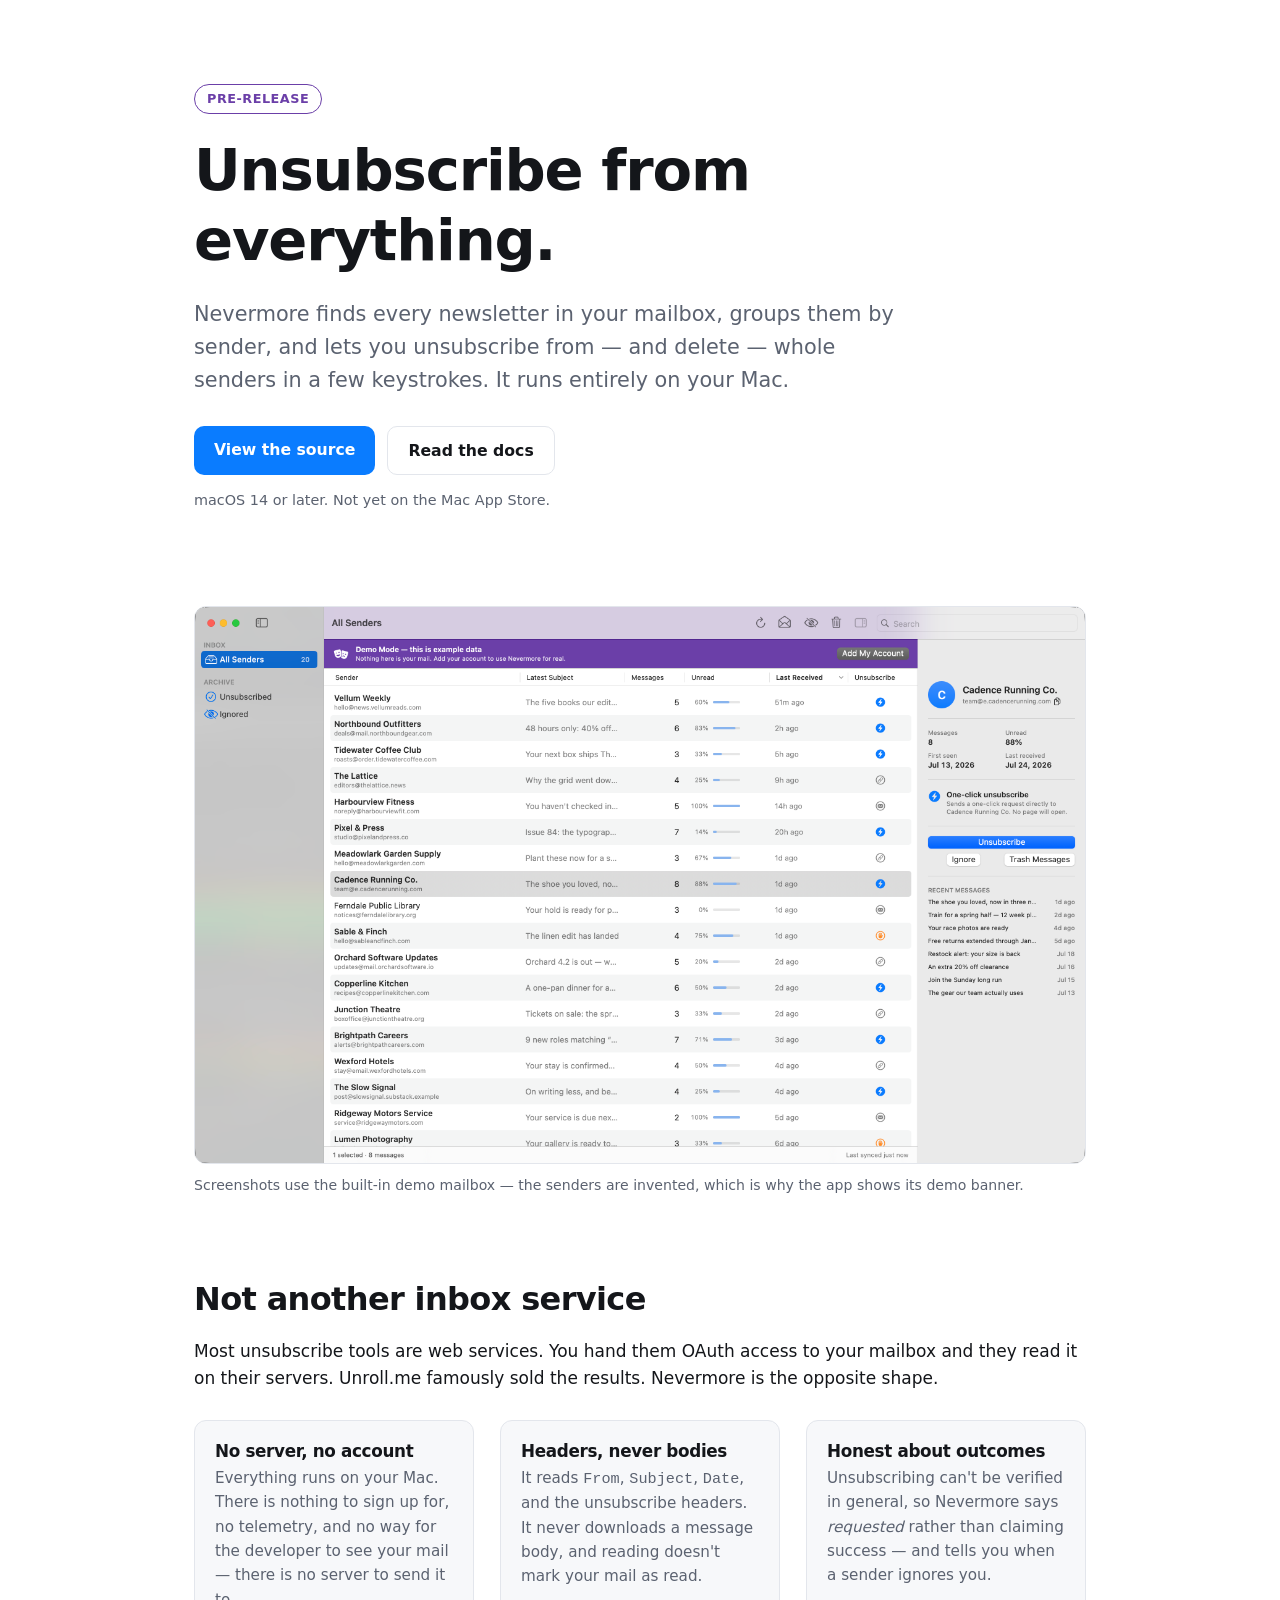
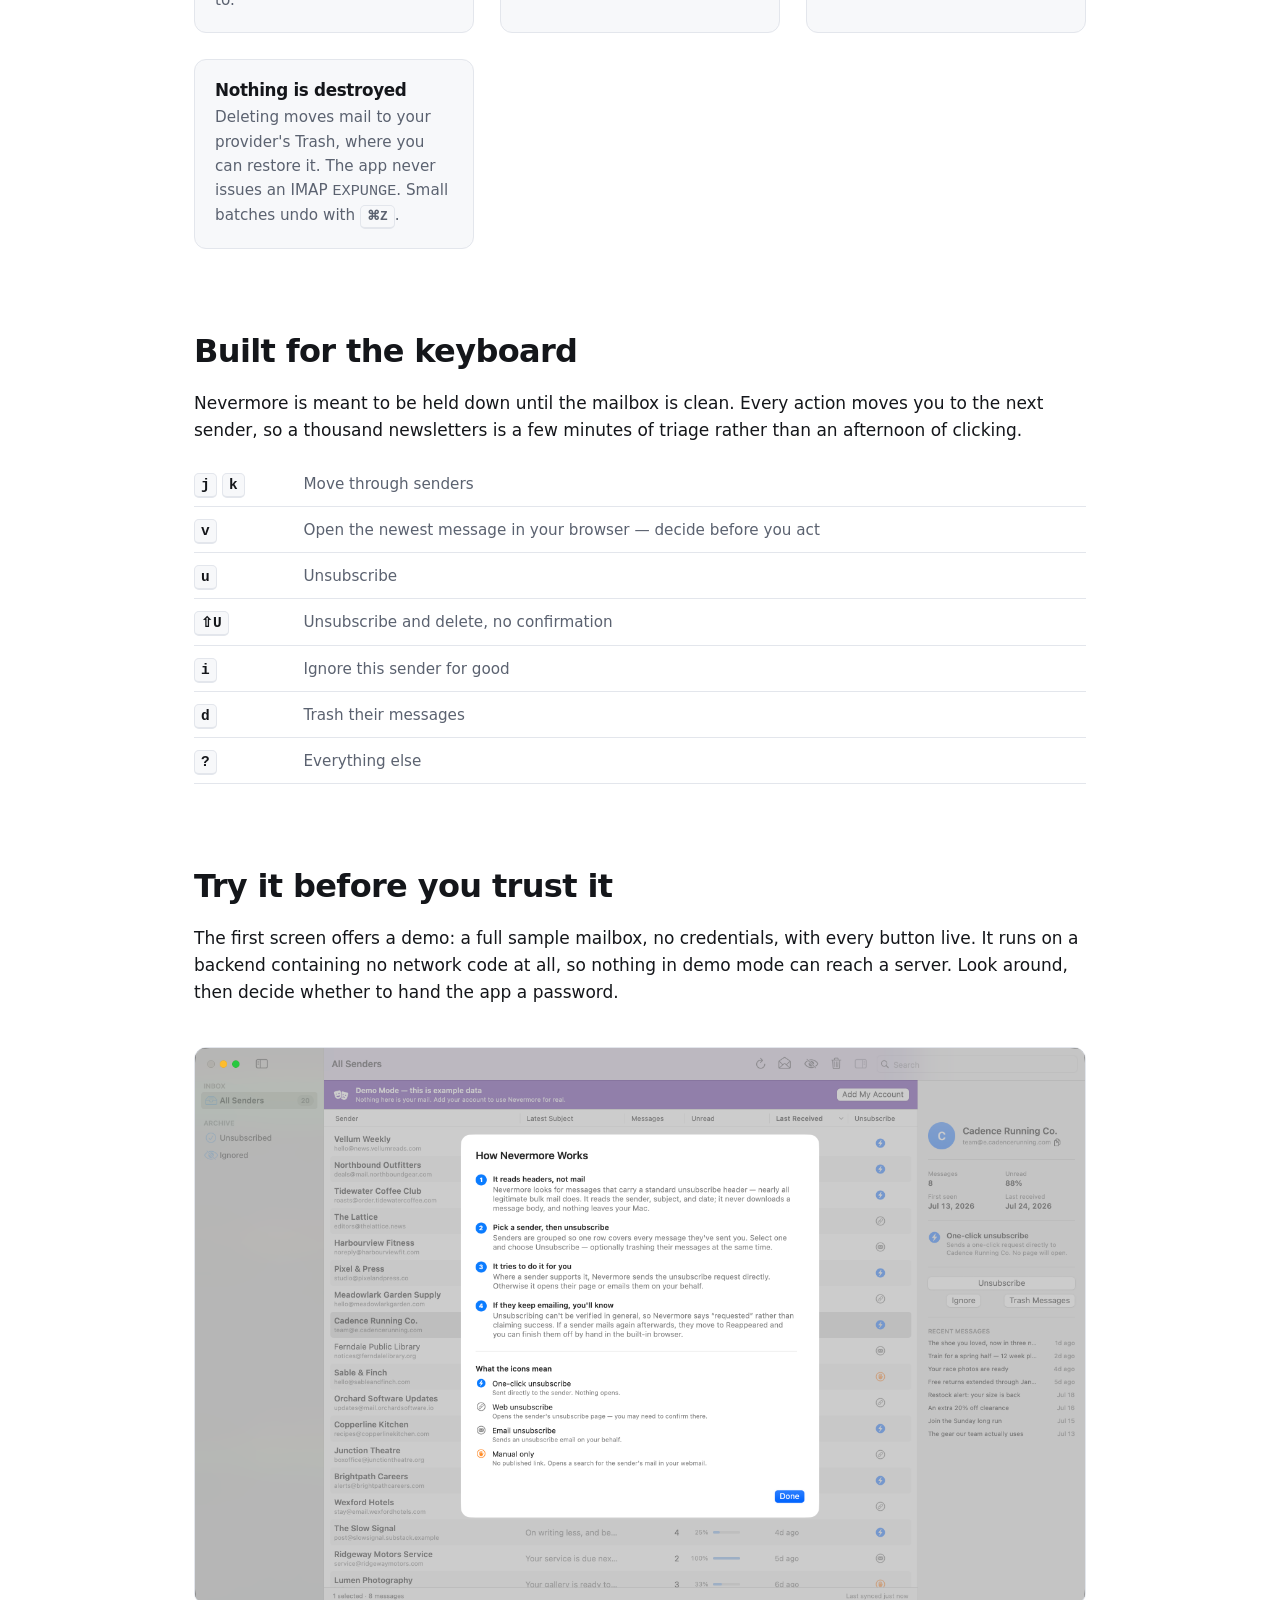
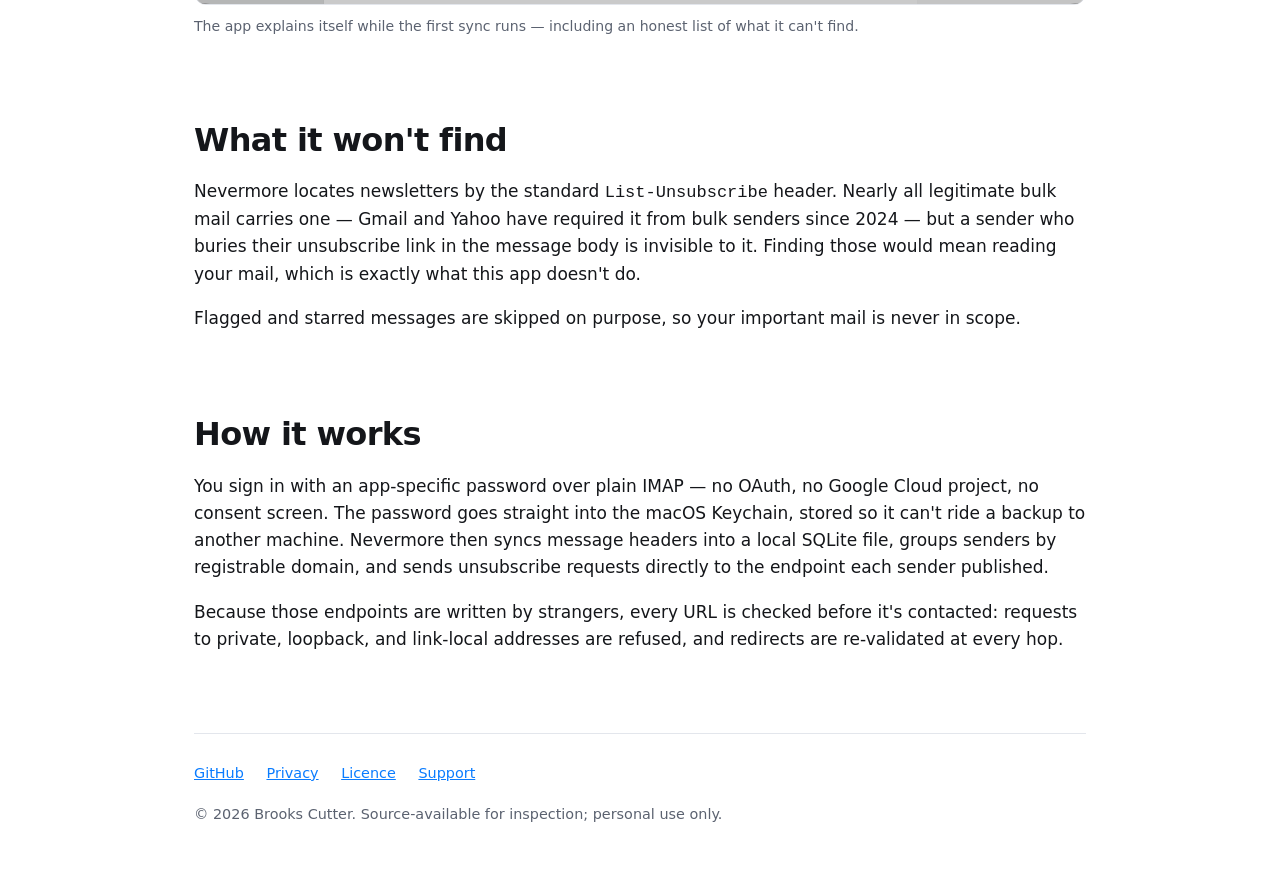
==== docs/index.html @ 1bc24c9f "Add licence, privacy policy, marketing site, and MAS release machinery Retarget the release process " ====
<!DOCTYPE html>
<html lang="en">
<head>
<meta charset="utf-8">
<meta name="viewport" content="width=device-width, initial-scale=1">
<title>Nevermore — bulk-unsubscribe from newsletters, on your Mac</title>
<meta name="description" content="A native macOS app that finds every newsletter in your mailbox and unsubscribes in a few keystrokes. Local-first: no server, no account, no telemetry. It reads message headers only, never bodies.">
<meta property="og:title" content="Nevermore">
<meta property="og:description" content="Bulk-unsubscribe from newsletters on your Mac. No server, no account, headers only.">
<meta property="og:type" content="website">
<meta property="og:image" content="screenshots/main-window.png">
<style>
  :root {
    --ink: #14161a;
    --muted: #5b6270;
    --line: #e3e6ec;
    --brand: #0a7cff;
    --plum: #6b3fa8;
    --bg: #fff;
    --panel: #f7f8fa;
  }
  @media (prefers-color-scheme: dark) {
    :root {
      --ink: #e9ecf1; --muted: #9aa3b2; --line: #2a2f3a;
      --bg: #101216; --panel: #171a20;
    }
  }
  * { box-sizing: border-box; }
  body {
    margin: 0; background: var(--bg); color: var(--ink);
    font: 17px/1.6 -apple-system, BlinkMacSystemFont, "SF Pro Text", "Segoe UI", system-ui, sans-serif;
    -webkit-font-smoothing: antialiased;
  }
  .wrap { max-width: 940px; margin: 0 auto; padding: 0 24px; }
  h1, h2, h3 { line-height: 1.2; letter-spacing: -0.02em; }
  h1 { font-size: clamp(2.4rem, 6vw, 3.6rem); margin: 0 0 .4em; }
  h2 { font-size: clamp(1.5rem, 3.4vw, 2rem); margin: 2.6em 0 .6em; }
  h3 { font-size: 1.05rem; margin: 0 0 .3em; }
  p { margin: 0 0 1em; }
  a { color: var(--brand); }
  .lede { font-size: clamp(1.1rem, 2.2vw, 1.3rem); color: var(--muted); max-width: 34em; }
  header { padding: 84px 0 40px; }
  .badge {
    display: inline-block; font-size: .8rem; font-weight: 600; letter-spacing: .04em;
    text-transform: uppercase; color: var(--plum); border: 1px solid var(--plum);
    border-radius: 999px; padding: 4px 12px; margin-bottom: 22px;
  }
  .cta { display: flex; flex-wrap: wrap; gap: 12px; margin: 28px 0 0; }
  .btn {
    display: inline-block; padding: 11px 20px; border-radius: 10px;
    font-weight: 600; text-decoration: none; font-size: .98rem;
  }
  .btn-primary { background: var(--brand); color: #fff; }
  .btn-ghost { border: 1px solid var(--line); color: var(--ink); }
  .note { font-size: .9rem; color: var(--muted); margin-top: 14px; }
  figure { margin: 40px 0; }
  img { max-width: 100%; height: auto; border-radius: 12px; border: 1px solid var(--line); display: block; }
  figcaption { font-size: .88rem; color: var(--muted); margin-top: 10px; }
  .grid { display: grid; gap: 26px; grid-template-columns: repeat(auto-fit, minmax(250px, 1fr)); margin: 28px 0; }
  .card { background: var(--panel); border: 1px solid var(--line); border-radius: 12px; padding: 20px; }
  .card p { font-size: .95rem; color: var(--muted); margin: 0; }
  kbd {
    font: 600 .85em/1 ui-monospace, SFMono-Regular, Menlo, monospace;
    background: var(--panel); border: 1px solid var(--line);
    border-bottom-width: 2px; border-radius: 5px; padding: 3px 6px;
  }
  .keys { list-style: none; padding: 0; }
  .keys li { padding: 9px 0; border-bottom: 1px solid var(--line); display: flex; gap: 16px; align-items: baseline; }
  .keys li span:first-child { flex: 0 0 5.5em; }
  .keys li span:last-child { color: var(--muted); font-size: .95rem; }
  footer { margin: 80px 0 60px; padding-top: 28px; border-top: 1px solid var(--line); font-size: .9rem; color: var(--muted); }
  footer a { margin-right: 18px; }
</style>
</head>
<body>
<div class="wrap">

<header>
  <span class="badge">Pre-release</span>
  <h1>Unsubscribe from everything.</h1>
  <p class="lede">
    Nevermore finds every newsletter in your mailbox, groups them by sender, and
    lets you unsubscribe from — and delete — whole senders in a few keystrokes.
    It runs entirely on your Mac.
  </p>
  <div class="cta">
    <a class="btn btn-primary" href="https://github.com/brooksc/nevermore">View the source</a>
    <a class="btn btn-ghost" href="https://github.com/brooksc/nevermore/blob/main/README.md">Read the docs</a>
  </div>
  <p class="note">macOS 14 or later. Not yet on the Mac App Store.</p>
</header>

<figure>
  <img src="screenshots/main-window.png" alt="Nevermore's main window: senders grouped by domain, with an inspector showing one sender's unsubscribe method.">
  <figcaption>Screenshots use the built-in demo mailbox — the senders are invented, which is why the app shows its demo banner.</figcaption>
</figure>

<h2>Not another inbox service</h2>
<p>
  Most unsubscribe tools are web services. You hand them OAuth access to your
  mailbox and they read it on their servers. Unroll.me famously sold the
  results. Nevermore is the opposite shape.
</p>

<div class="grid">
  <div class="card">
    <h3>No server, no account</h3>
    <p>Everything runs on your Mac. There is nothing to sign up for, no telemetry, and no way for the developer to see your mail — there is no server to send it to.</p>
  </div>
  <div class="card">
    <h3>Headers, never bodies</h3>
    <p>It reads <code>From</code>, <code>Subject</code>, <code>Date</code>, and the unsubscribe headers. It never downloads a message body, and reading doesn't mark your mail as read.</p>
  </div>
  <div class="card">
    <h3>Honest about outcomes</h3>
    <p>Unsubscribing can't be verified in general, so Nevermore says <em>requested</em> rather than claiming success — and tells you when a sender ignores you.</p>
  </div>
  <div class="card">
    <h3>Nothing is destroyed</h3>
    <p>Deleting moves mail to your provider's Trash, where you can restore it. The app never issues an IMAP <code>EXPUNGE</code>. Small batches undo with <kbd>⌘Z</kbd>.</p>
  </div>
</div>

<h2>Built for the keyboard</h2>
<p>
  Nevermore is meant to be held down until the mailbox is clean. Every action
  moves you to the next sender, so a thousand newsletters is a few minutes of
  triage rather than an afternoon of clicking.
</p>
<ul class="keys">
  <li><span><kbd>j</kbd> <kbd>k</kbd></span><span>Move through senders</span></li>
  <li><span><kbd>v</kbd></span><span>Open the newest message in your browser — decide before you act</span></li>
  <li><span><kbd>u</kbd></span><span>Unsubscribe</span></li>
  <li><span><kbd>⇧U</kbd></span><span>Unsubscribe and delete, no confirmation</span></li>
  <li><span><kbd>i</kbd></span><span>Ignore this sender for good</span></li>
  <li><span><kbd>d</kbd></span><span>Trash their messages</span></li>
  <li><span><kbd>?</kbd></span><span>Everything else</span></li>
</ul>

<h2>Try it before you trust it</h2>
<p>
  The first screen offers a demo: a full sample mailbox, no credentials, with
  every button live. It runs on a backend containing no network code at all, so
  nothing in demo mode can reach a server. Look around, then decide whether to
  hand the app a password.
</p>

<figure>
  <img src="screenshots/how-it-works.png" alt="The How Nevermore Works sheet, explaining the four steps and what each unsubscribe-method icon means.">
  <figcaption>The app explains itself while the first sync runs — including an honest list of what it can't find.</figcaption>
</figure>

<h2>What it won't find</h2>
<p>
  Nevermore locates newsletters by the standard <code>List-Unsubscribe</code>
  header. Nearly all legitimate bulk mail carries one — Gmail and Yahoo have
  required it from bulk senders since 2024 — but a sender who buries their
  unsubscribe link in the message body is invisible to it. Finding those would
  mean reading your mail, which is exactly what this app doesn't do.
</p>
<p>
  Flagged and starred messages are skipped on purpose, so your important mail is
  never in scope.
</p>

<h2>How it works</h2>
<p>
  You sign in with an app-specific password over plain IMAP — no OAuth, no
  Google Cloud project, no consent screen. The password goes straight into the
  macOS Keychain, stored so it can't ride a backup to another machine. Nevermore
  then syncs message headers into a local SQLite file, groups senders by
  registrable domain, and sends unsubscribe requests directly to the endpoint
  each sender published.
</p>
<p>
  Because those endpoints are written by strangers, every URL is checked before
  it's contacted: requests to private, loopback, and link-local addresses are
  refused, and redirects are re-validated at every hop.
</p>

<footer>
  <a href="https://github.com/brooksc/nevermore">GitHub</a>
  <a href="https://github.com/brooksc/nevermore/blob/main/PRIVACY.md">Privacy</a>
  <a href="https://github.com/brooksc/nevermore/blob/main/LICENSE">Licence</a>
  <a href="https://github.com/brooksc/nevermore/issues">Support</a>
  <p style="margin-top:18px">© 2026 Brooks Cutter. Source-available for inspection; personal use only.</p>
</footer>

</div>
</body>
</html>
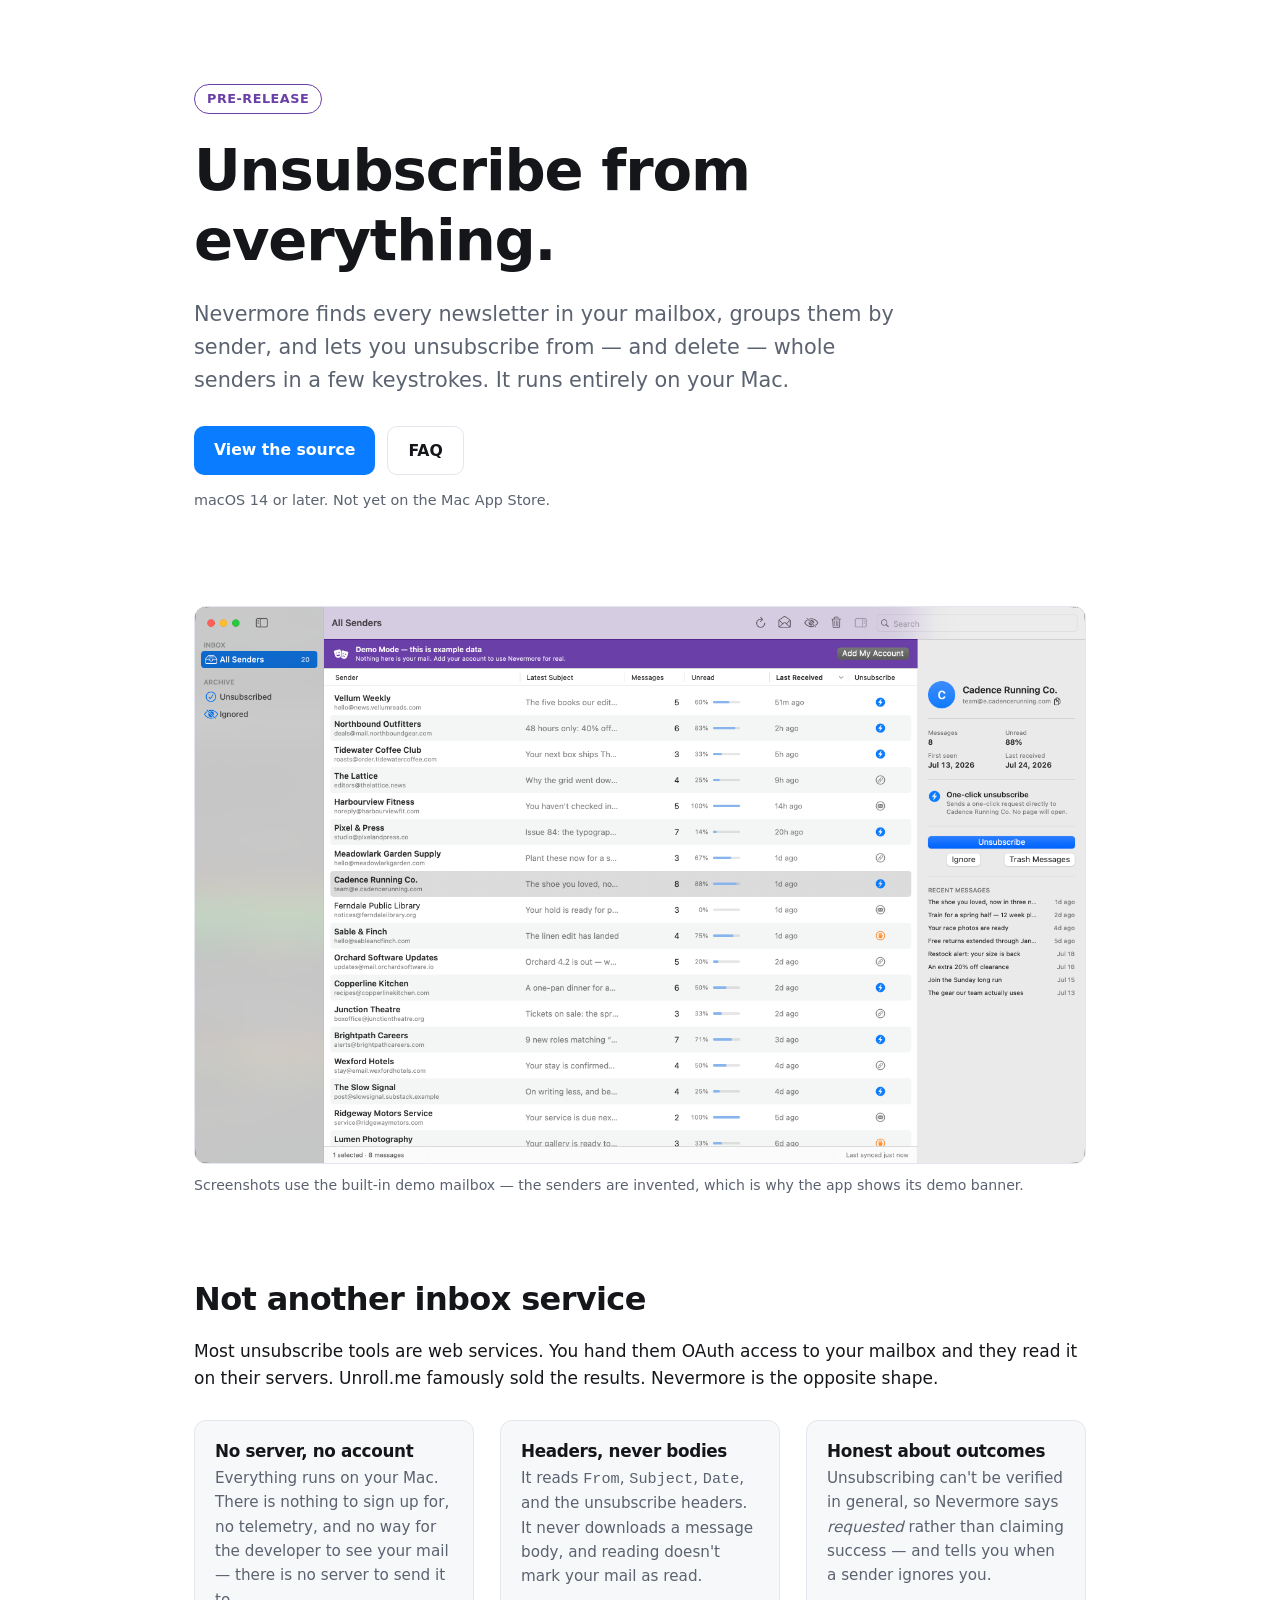
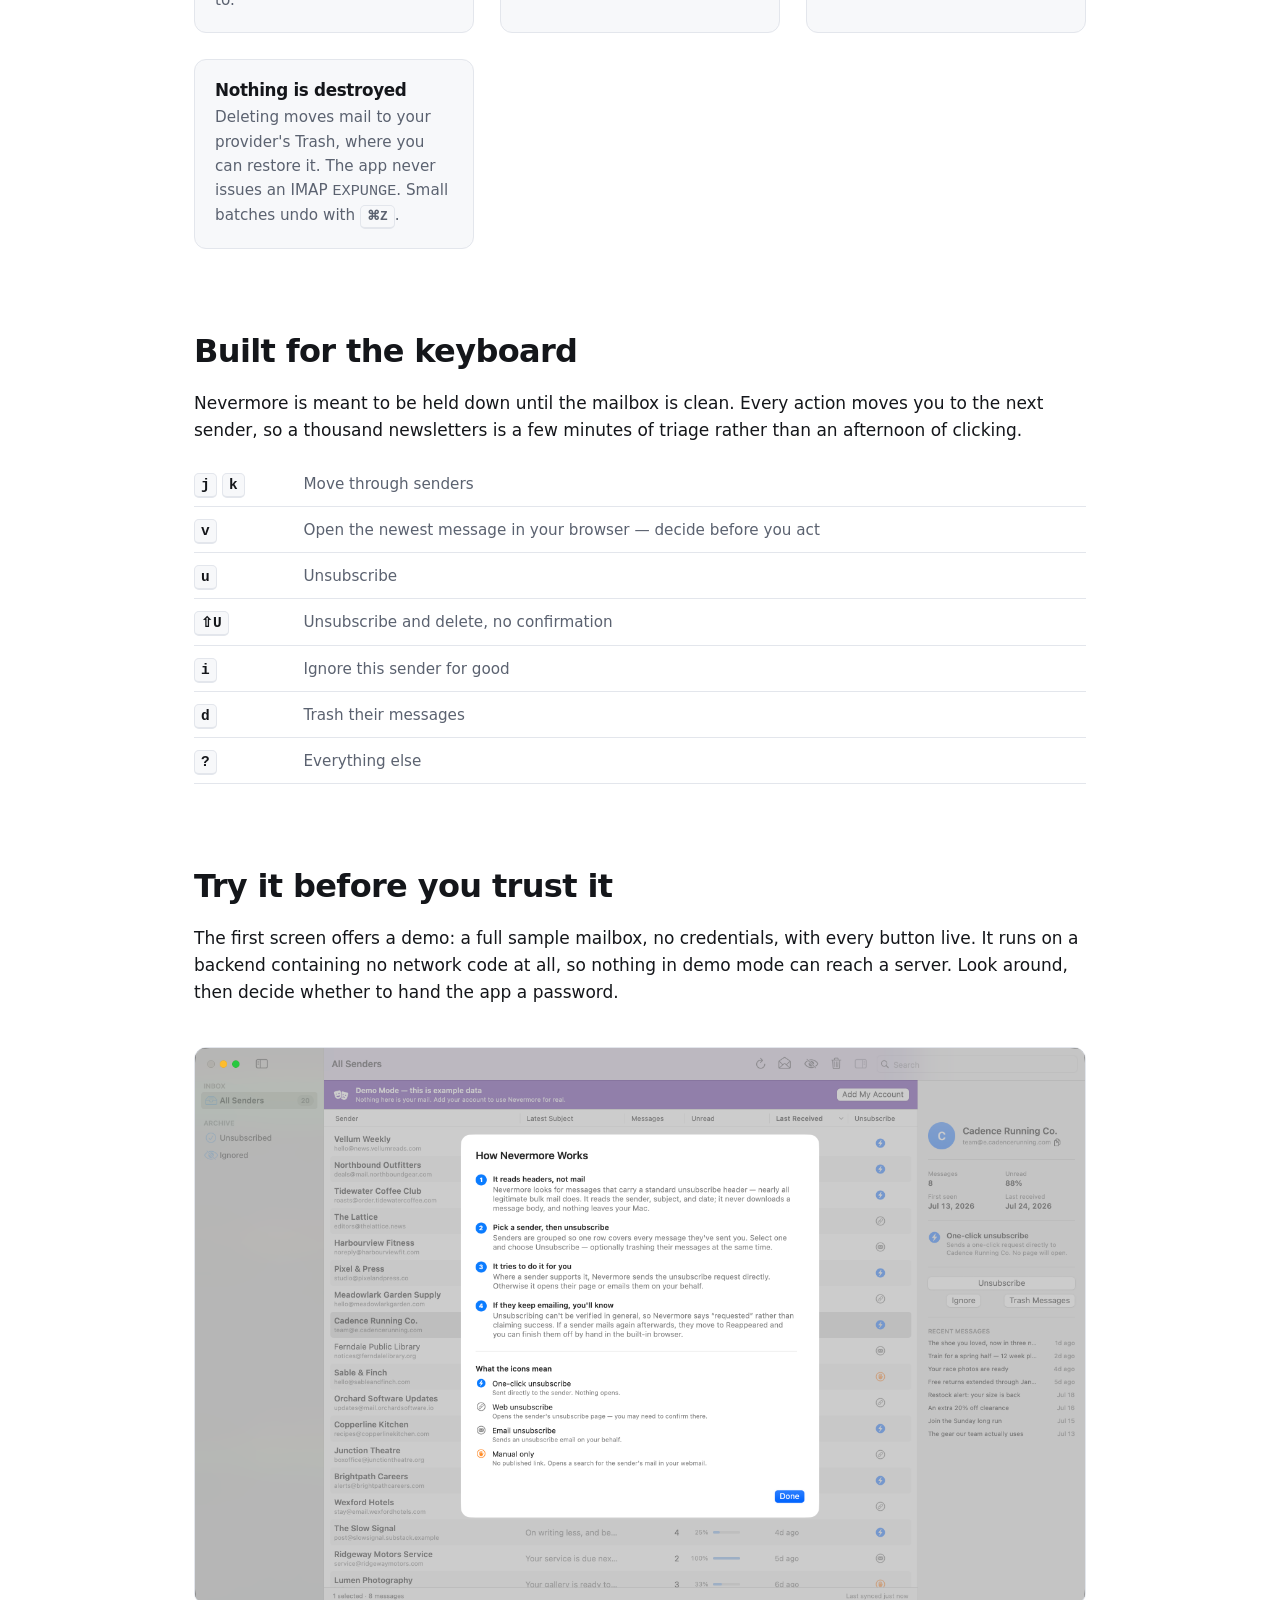
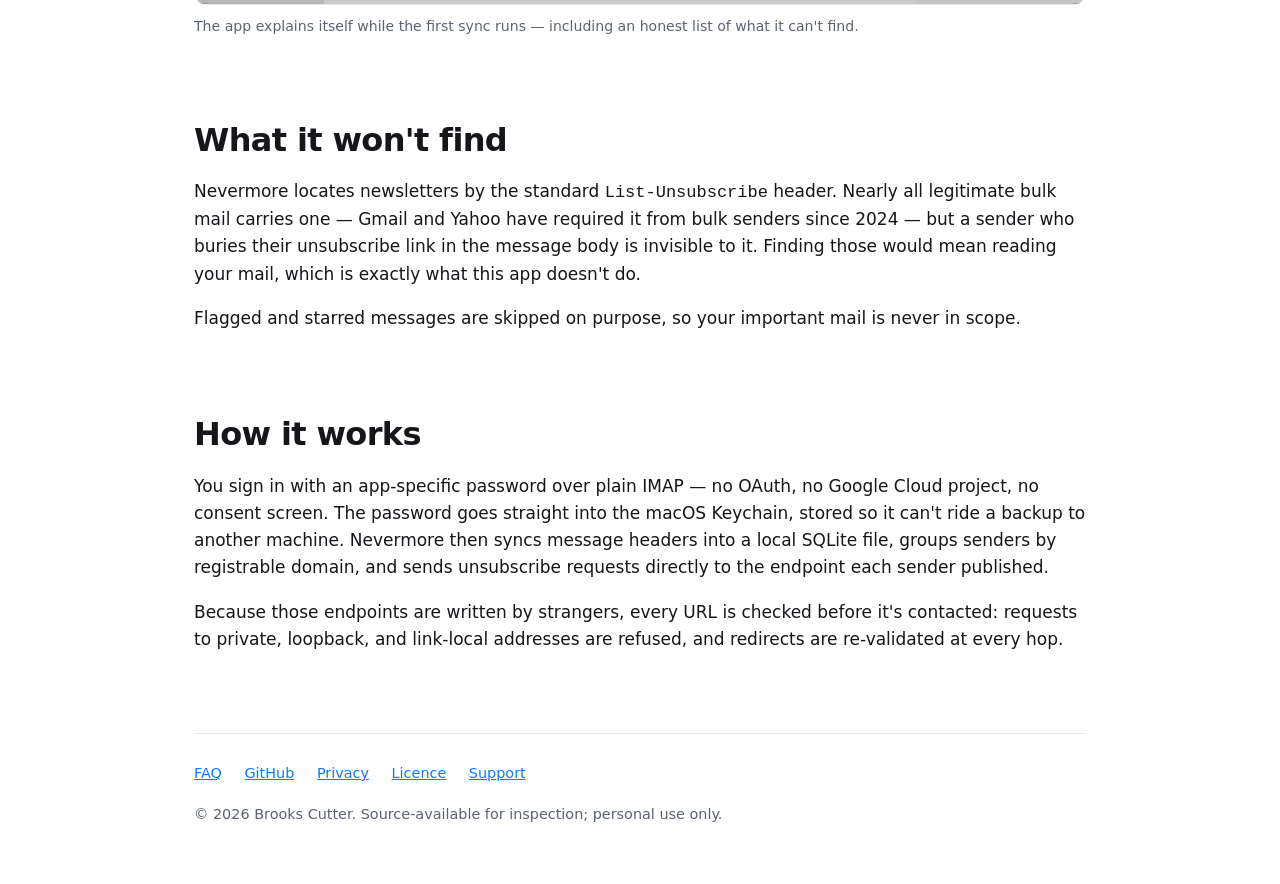
==== commit 4a1a8edb: "Link the website from Help, and add an FAQ The Help menu had no way out of the app: no website, no s" ====
--- a/docs/index.html
+++ b/docs/index.html
@@ -84,8 +84,8 @@
     It runs entirely on your Mac.
   </p>
   <div class="cta">
-    <a class="btn btn-primary" href="https://github.com/brooksc/nevermore">View the source</a>
-    <a class="btn btn-ghost" href="https://github.com/brooksc/nevermore/blob/main/README.md">Read the docs</a>
+    <a class="btn btn-primary" href="https://github.com/brooksc/Nevermore">View the source</a>
+    <a class="btn btn-ghost" href="faq.html">FAQ</a>
   </div>
   <p class="note">macOS 14 or later. Not yet on the Mac App Store.</p>
 </header>
@@ -179,10 +179,11 @@
 </p>
 
 <footer>
-  <a href="https://github.com/brooksc/nevermore">GitHub</a>
-  <a href="https://github.com/brooksc/nevermore/blob/main/PRIVACY.md">Privacy</a>
-  <a href="https://github.com/brooksc/nevermore/blob/main/LICENSE">Licence</a>
-  <a href="https://github.com/brooksc/nevermore/issues">Support</a>
+  <a href="faq.html">FAQ</a>
+  <a href="https://github.com/brooksc/Nevermore">GitHub</a>
+  <a href="https://github.com/brooksc/Nevermore/blob/main/PRIVACY.md">Privacy</a>
+  <a href="https://github.com/brooksc/Nevermore/blob/main/LICENSE">Licence</a>
+  <a href="https://github.com/brooksc/Nevermore/issues">Support</a>
   <p style="margin-top:18px">© 2026 Brooks Cutter. Source-available for inspection; personal use only.</p>
 </footer>
 
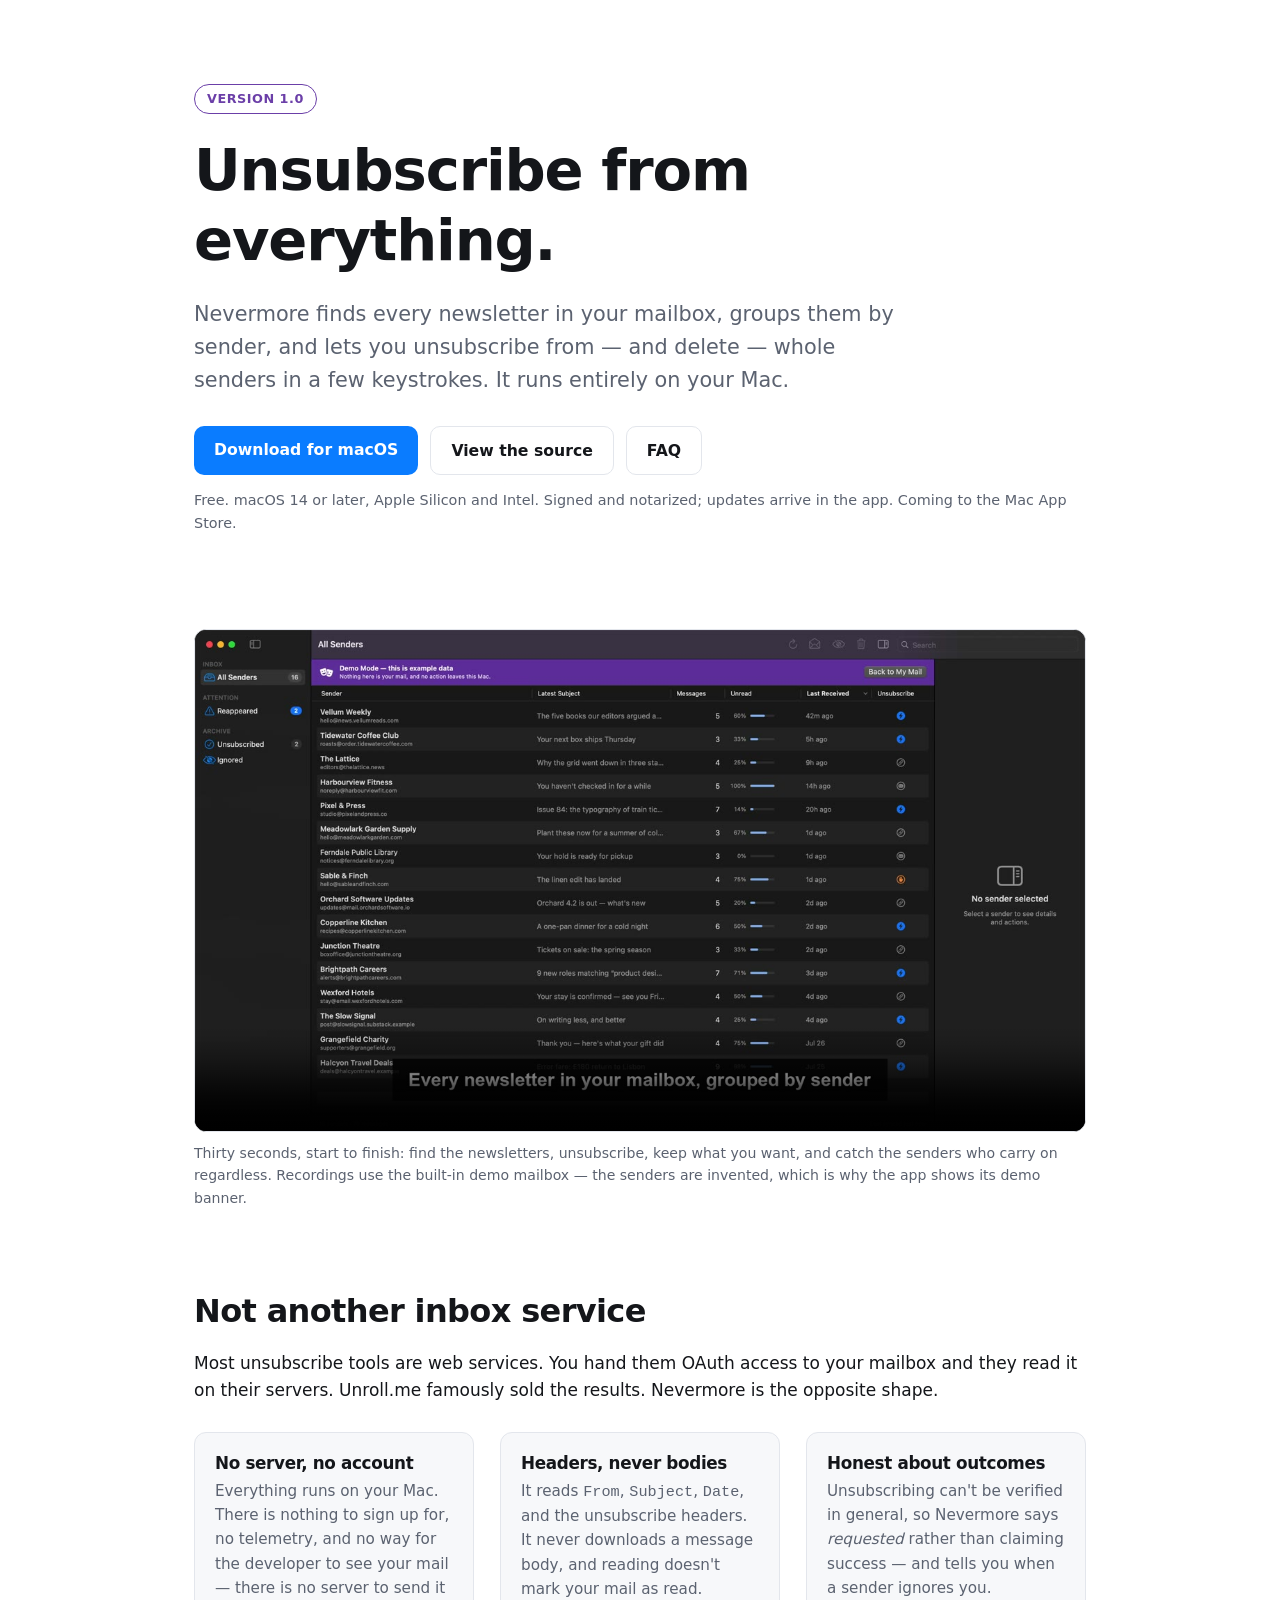
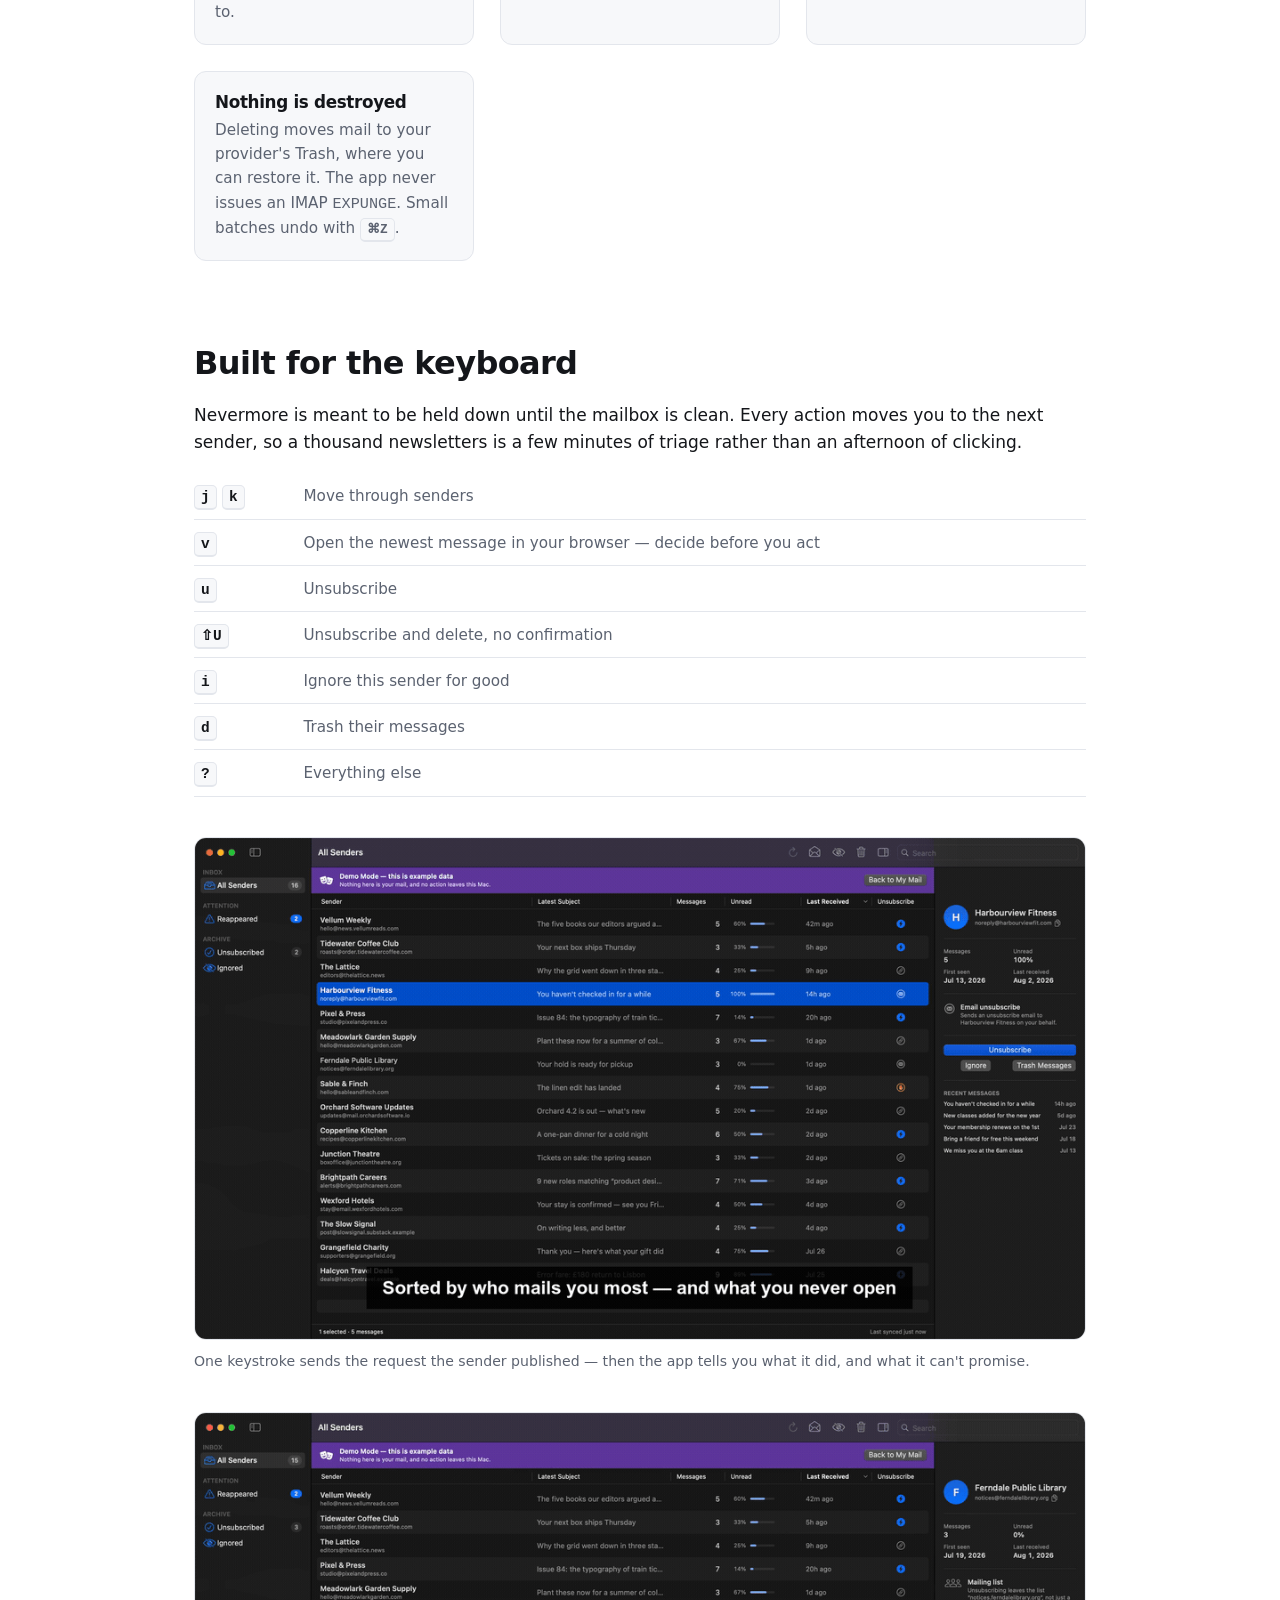
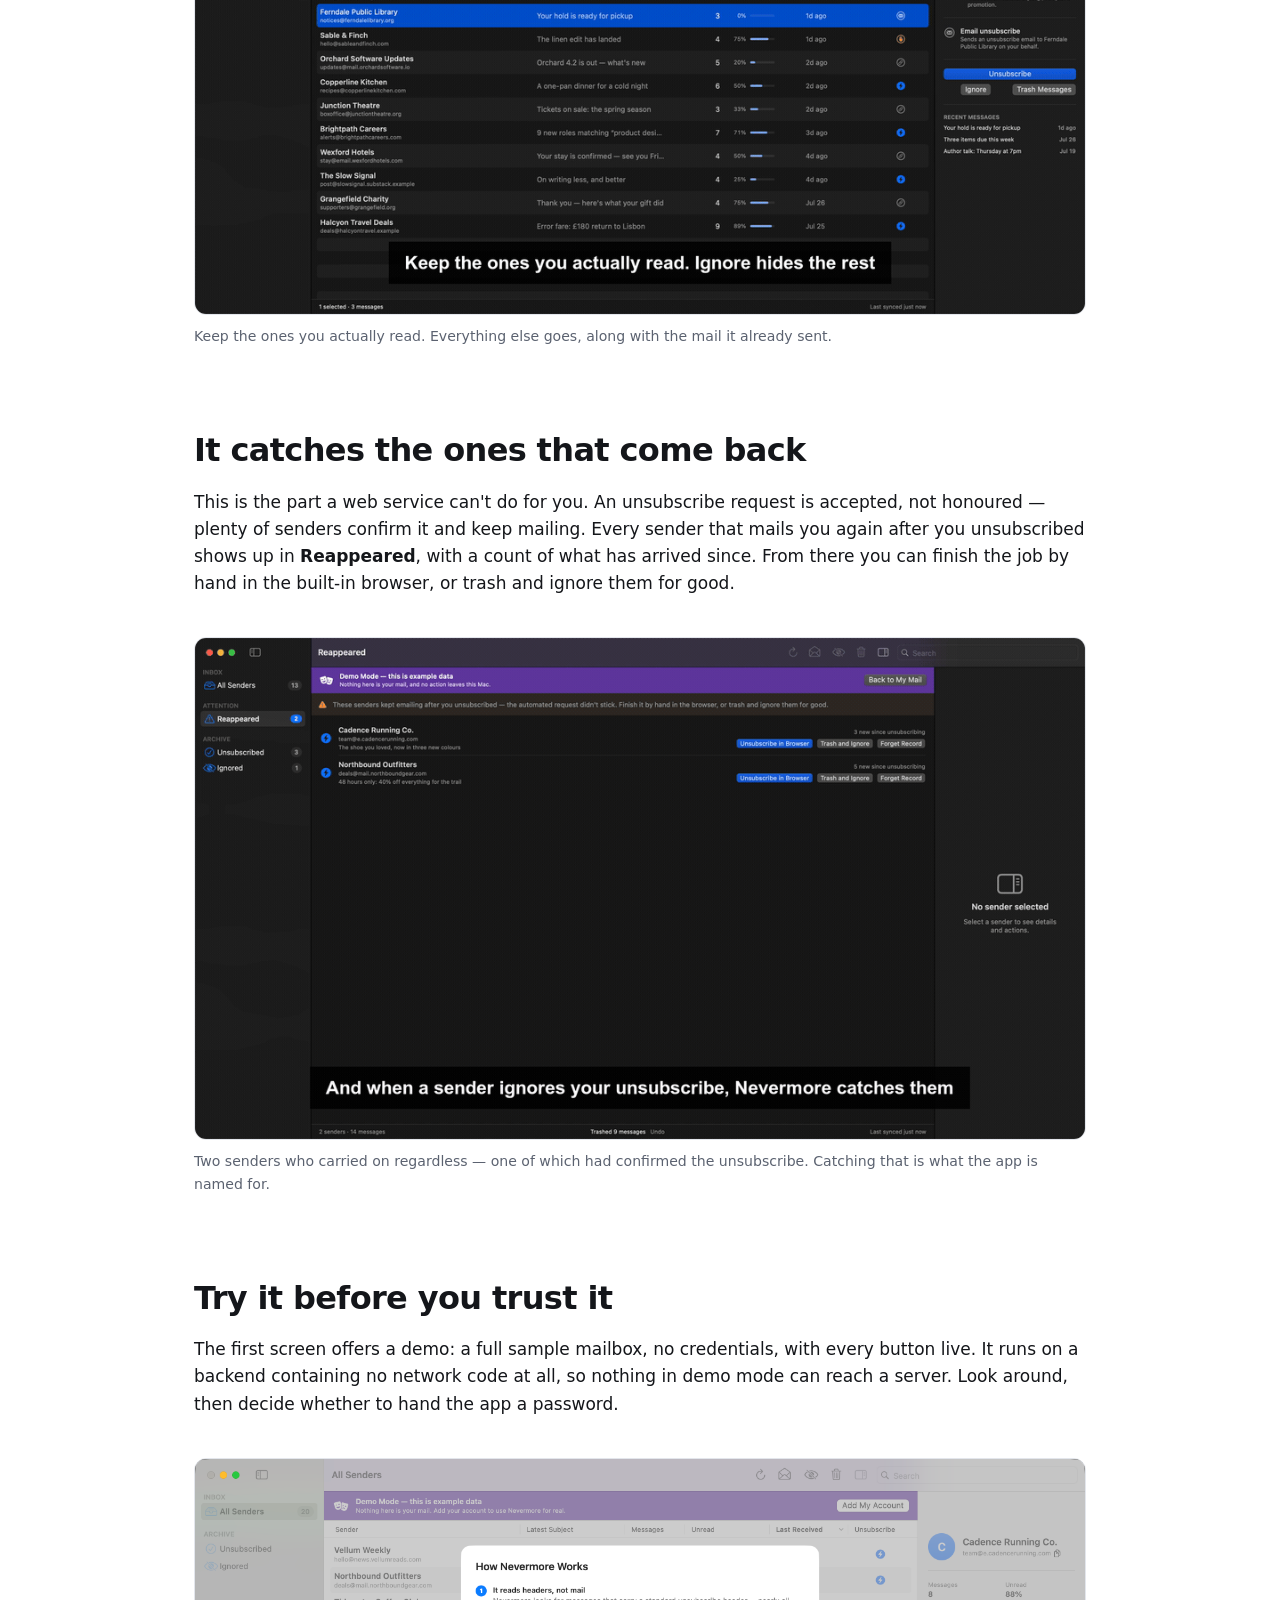
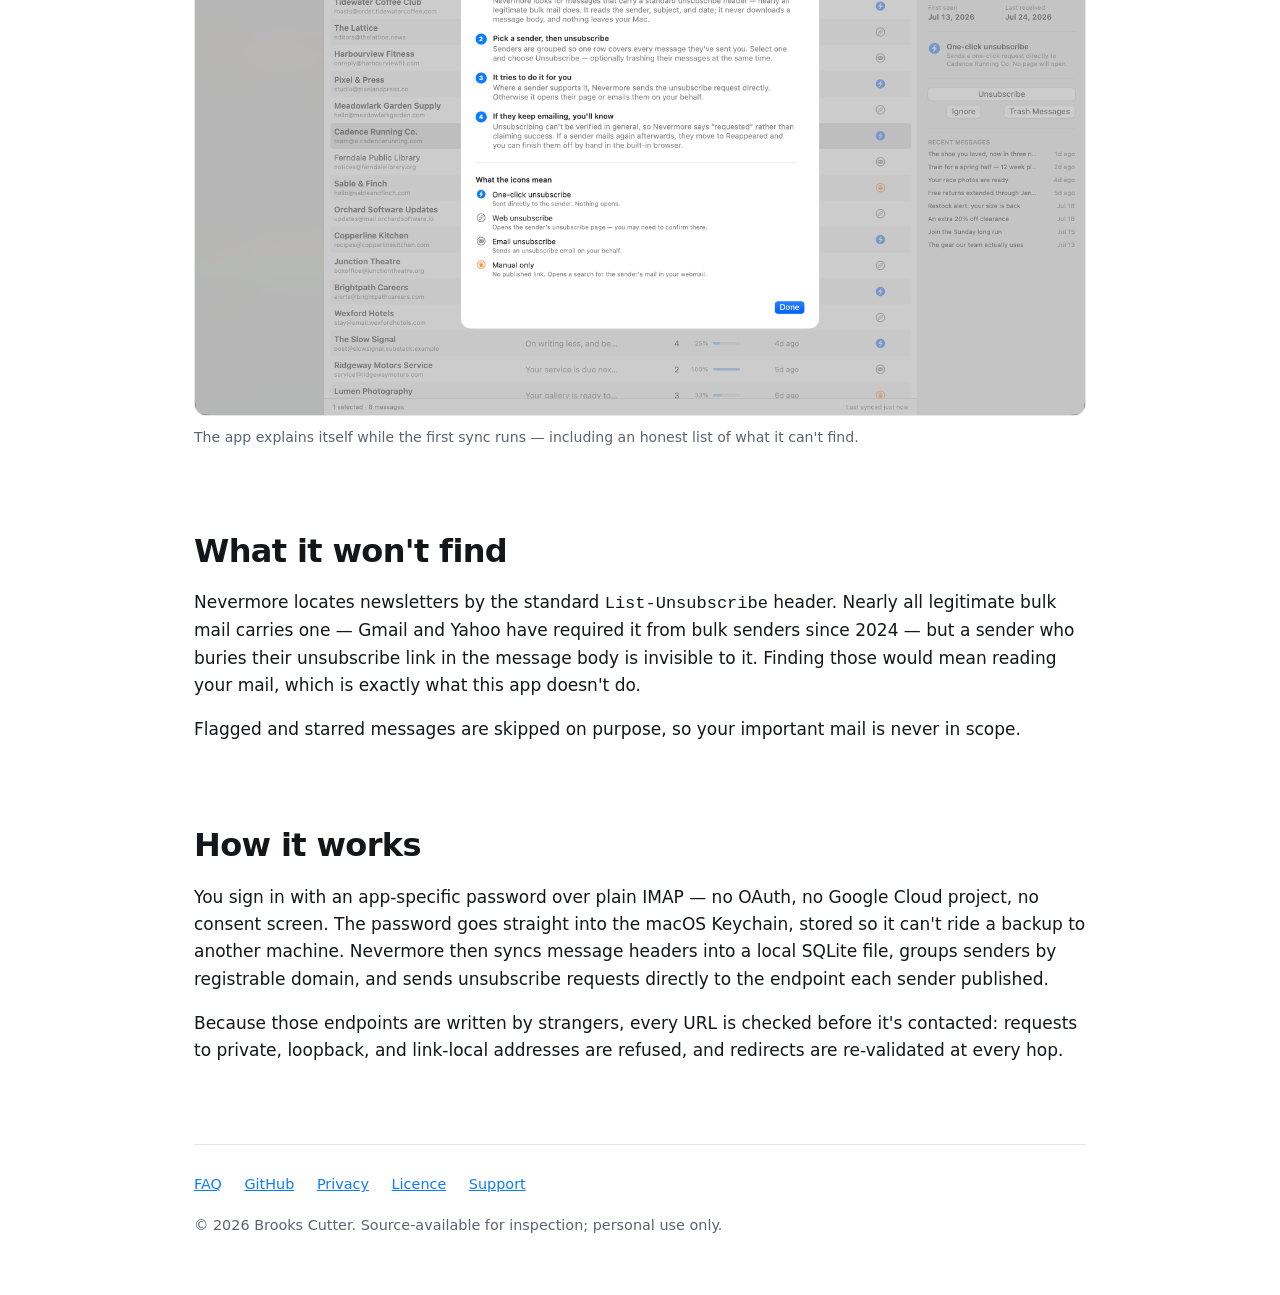
==== commit 56b7386d: "Put the demo on the site, and a download link with it The site had no download link at all — every p" ====
--- a/docs/index.html
+++ b/docs/index.html
@@ -8,7 +8,8 @@
 <meta property="og:title" content="Nevermore">
 <meta property="og:description" content="Bulk-unsubscribe from newsletters on your Mac. No server, no account, headers only.">
 <meta property="og:type" content="website">
-<meta property="og:image" content="screenshots/main-window.png">
+<meta property="og:image" content="media/preview-poster.jpg">
+<meta property="og:video" content="media/nevermore-preview-1080.mp4">
 <style>
   :root {
     --ink: #14161a;
@@ -55,6 +56,7 @@
   .note { font-size: .9rem; color: var(--muted); margin-top: 14px; }
   figure { margin: 40px 0; }
   img { max-width: 100%; height: auto; border-radius: 12px; border: 1px solid var(--line); display: block; }
+  video { max-width: 100%; height: auto; border-radius: 12px; border: 1px solid var(--line); display: block; background: #000; }
   figcaption { font-size: .88rem; color: var(--muted); margin-top: 10px; }
   .grid { display: grid; gap: 26px; grid-template-columns: repeat(auto-fit, minmax(250px, 1fr)); margin: 28px 0; }
   .card { background: var(--panel); border: 1px solid var(--line); border-radius: 12px; padding: 20px; }
@@ -76,7 +78,7 @@
 <div class="wrap">
 
 <header>
-  <span class="badge">Pre-release</span>
+  <span class="badge">Version 1.0</span>
   <h1>Unsubscribe from everything.</h1>
   <p class="lede">
     Nevermore finds every newsletter in your mailbox, groups them by sender, and
@@ -84,15 +86,30 @@
     It runs entirely on your Mac.
   </p>
   <div class="cta">
-    <a class="btn btn-primary" href="https://github.com/brooksc/Nevermore">View the source</a>
+    <a class="btn btn-primary" href="https://github.com/brooksc/Nevermore/releases/latest">Download for macOS</a>
+    <a class="btn btn-ghost" href="https://github.com/brooksc/Nevermore">View the source</a>
     <a class="btn btn-ghost" href="faq.html">FAQ</a>
   </div>
-  <p class="note">macOS 14 or later. Not yet on the Mac App Store.</p>
+  <p class="note">
+    Free. macOS 14 or later, Apple Silicon and Intel. Signed and notarized;
+    updates arrive in the app. Coming to the Mac App Store.
+  </p>
 </header>
 
-<figure>
-  <img src="screenshots/main-window.png" alt="Nevermore's main window: senders grouped by domain, with an inspector showing one sender's unsubscribe method.">
-  <figcaption>Screenshots use the built-in demo mailbox — the senders are invented, which is why the app shows its demo banner.</figcaption>
+<figure id="demo">
+  <video controls playsinline preload="none"
+         poster="media/preview-poster.jpg"
+         width="1920" height="1080">
+    <source src="media/nevermore-preview-1080.mp4" type="video/mp4">
+    <track kind="captions" src="media/captions.vtt" srclang="en" label="English" default>
+    <img src="screenshots/main-window.png" alt="Nevermore's main window: senders grouped by domain, with an inspector showing one sender's unsubscribe method.">
+  </video>
+  <figcaption>
+    Thirty seconds, start to finish: find the newsletters, unsubscribe, keep what
+    you want, and catch the senders who carry on regardless. Recordings use the
+    built-in demo mailbox — the senders are invented, which is why the app shows
+    its demo banner.
+  </figcaption>
 </figure>
 
 <h2>Not another inbox service</h2>
@@ -137,6 +154,40 @@
   <li><span><kbd>?</kbd></span><span>Everything else</span></li>
 </ul>
 
+<figure>
+  <img src="media/unsubscribe.gif" alt="Moving down the sender list with j, then pressing u to unsubscribe. A confirmation appears, then a result saying the request was sent.">
+  <figcaption>
+    One keystroke sends the request the sender published — then the app tells you
+    what it did, and what it can't promise.
+  </figcaption>
+</figure>
+
+<figure>
+  <img src="media/triage.gif" alt="Ignoring a sender so it disappears from the list, then trashing every message from another sender.">
+  <figcaption>
+    Keep the ones you actually read. Everything else goes, along with the mail
+    it already sent.
+  </figcaption>
+</figure>
+
+<h2>It catches the ones that come back</h2>
+<p>
+  This is the part a web service can't do for you. An unsubscribe request is
+  accepted, not honoured — plenty of senders confirm it and keep mailing. Every
+  sender that mails you again after you unsubscribed shows up in
+  <strong>Reappeared</strong>, with a count of what has arrived since. From
+  there you can finish the job by hand in the built-in browser, or trash and
+  ignore them for good.
+</p>
+
+<figure>
+  <img src="media/reappeared.gif" alt="The Reappeared collection listing two senders with counts of new messages received since the unsubscribe.">
+  <figcaption>
+    Two senders who carried on regardless — one of which had confirmed the
+    unsubscribe. Catching that is what the app is named for.
+  </figcaption>
+</figure>
+
 <h2>Try it before you trust it</h2>
 <p>
   The first screen offers a demo: a full sample mailbox, no credentials, with
@@ -181,9 +232,9 @@
 <footer>
   <a href="faq.html">FAQ</a>
   <a href="https://github.com/brooksc/Nevermore">GitHub</a>
-  <a href="https://github.com/brooksc/Nevermore/blob/main/PRIVACY.md">Privacy</a>
+  <a href="privacy.html">Privacy</a>
   <a href="https://github.com/brooksc/Nevermore/blob/main/LICENSE">Licence</a>
-  <a href="https://github.com/brooksc/Nevermore/issues">Support</a>
+  <a href="support.html">Support</a>
   <p style="margin-top:18px">© 2026 Brooks Cutter. Source-available for inspection; personal use only.</p>
 </footer>
 
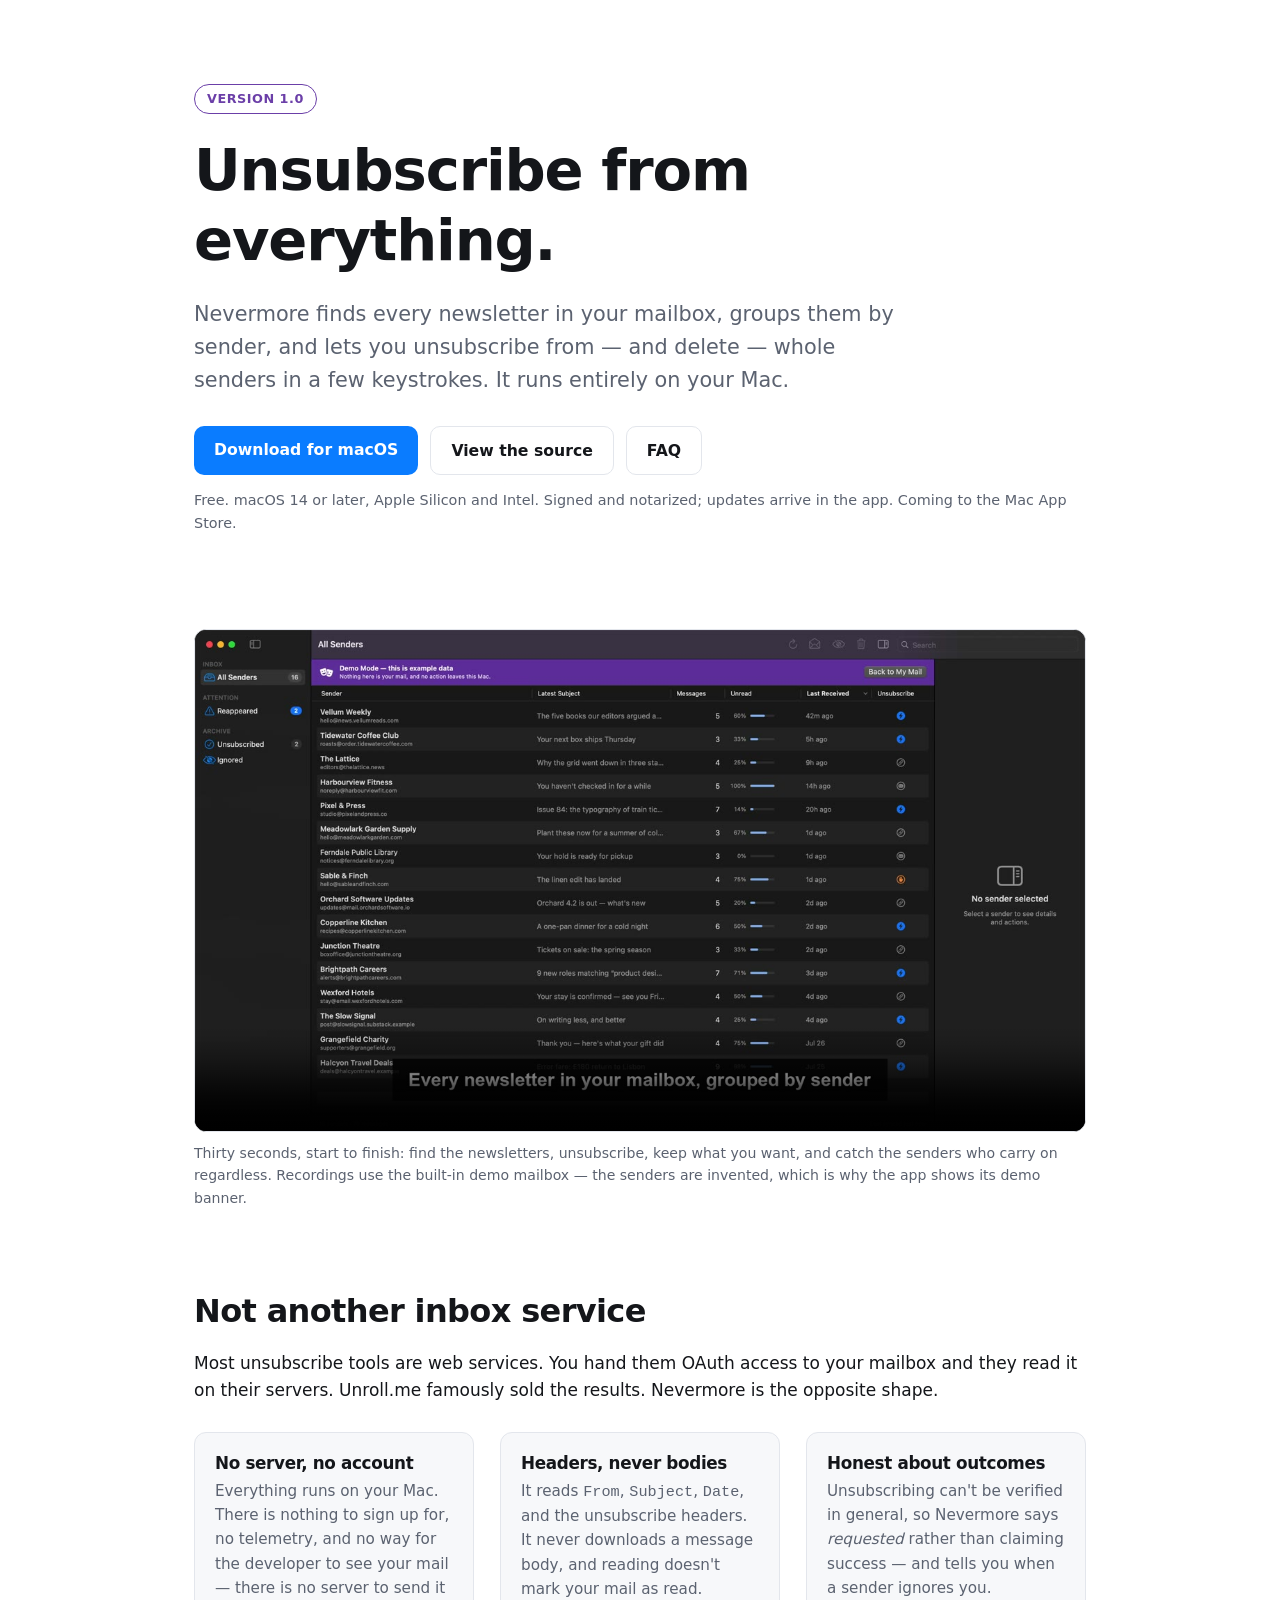
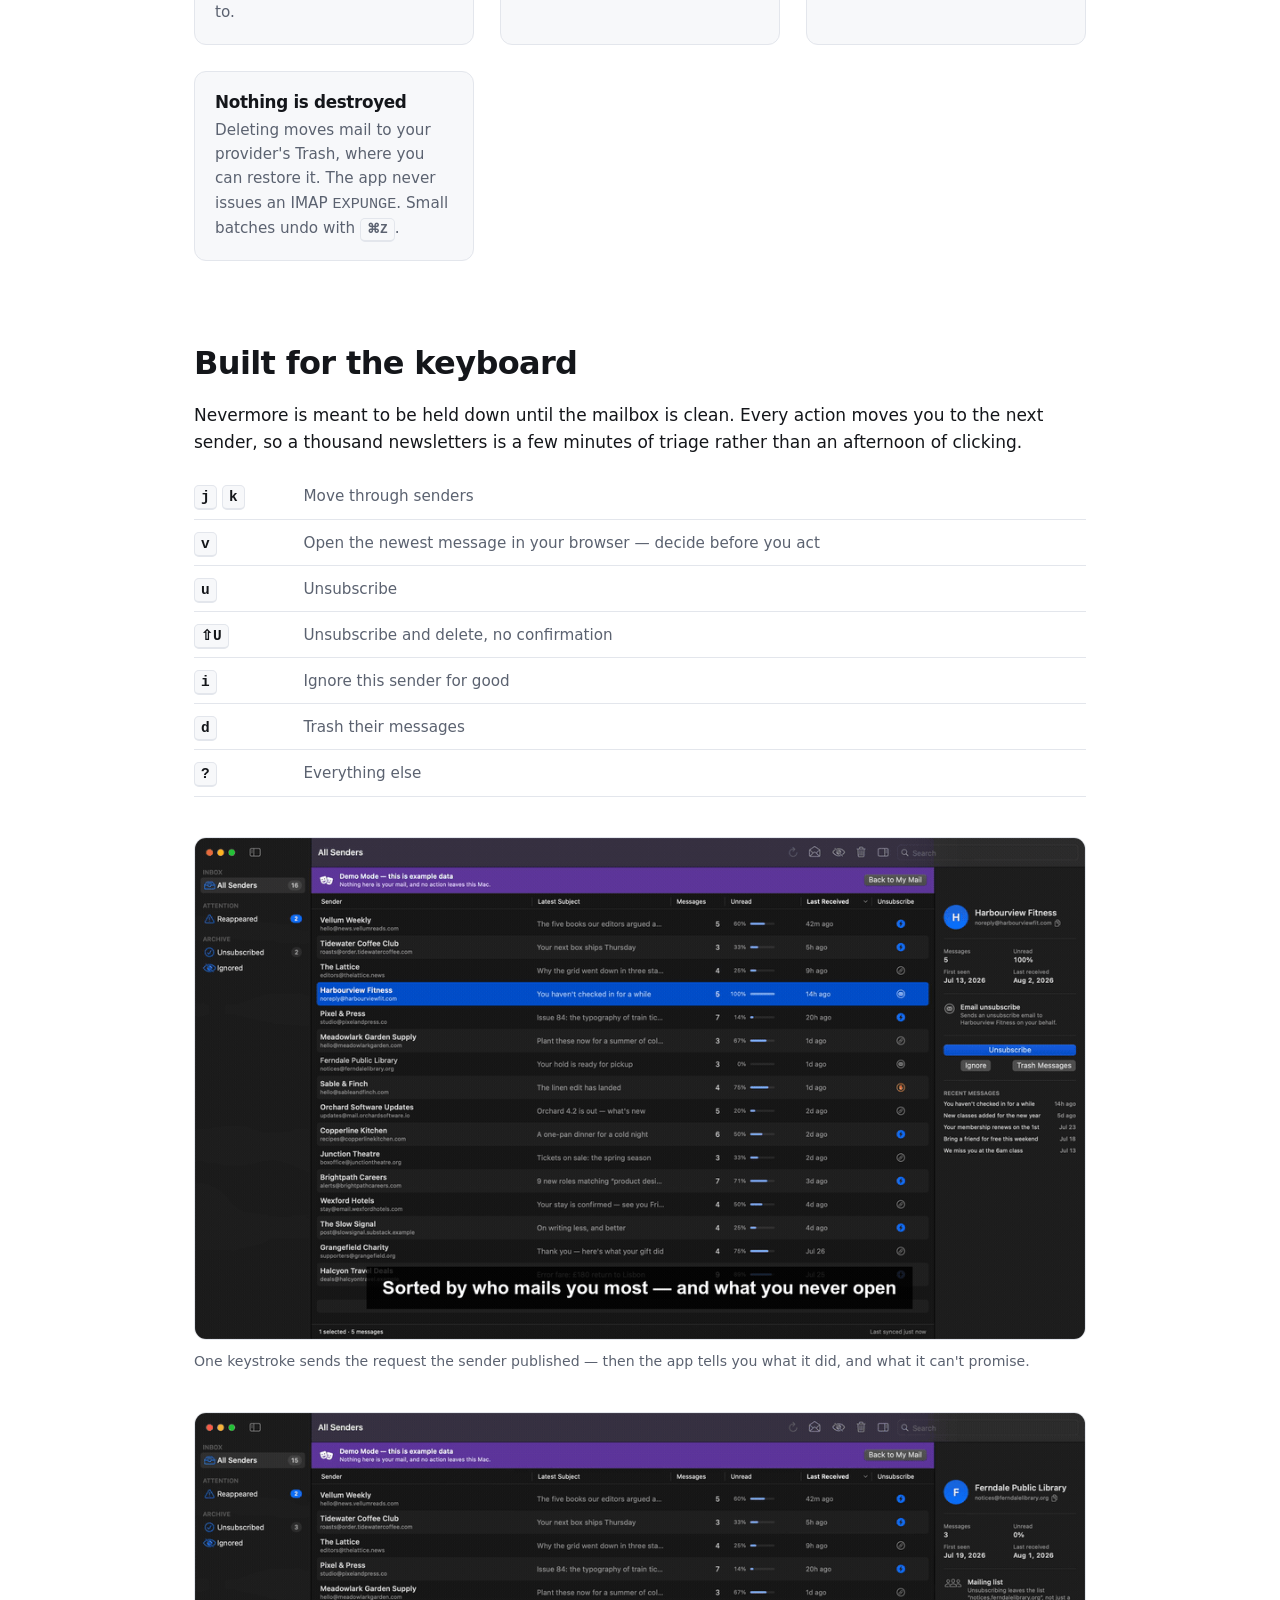
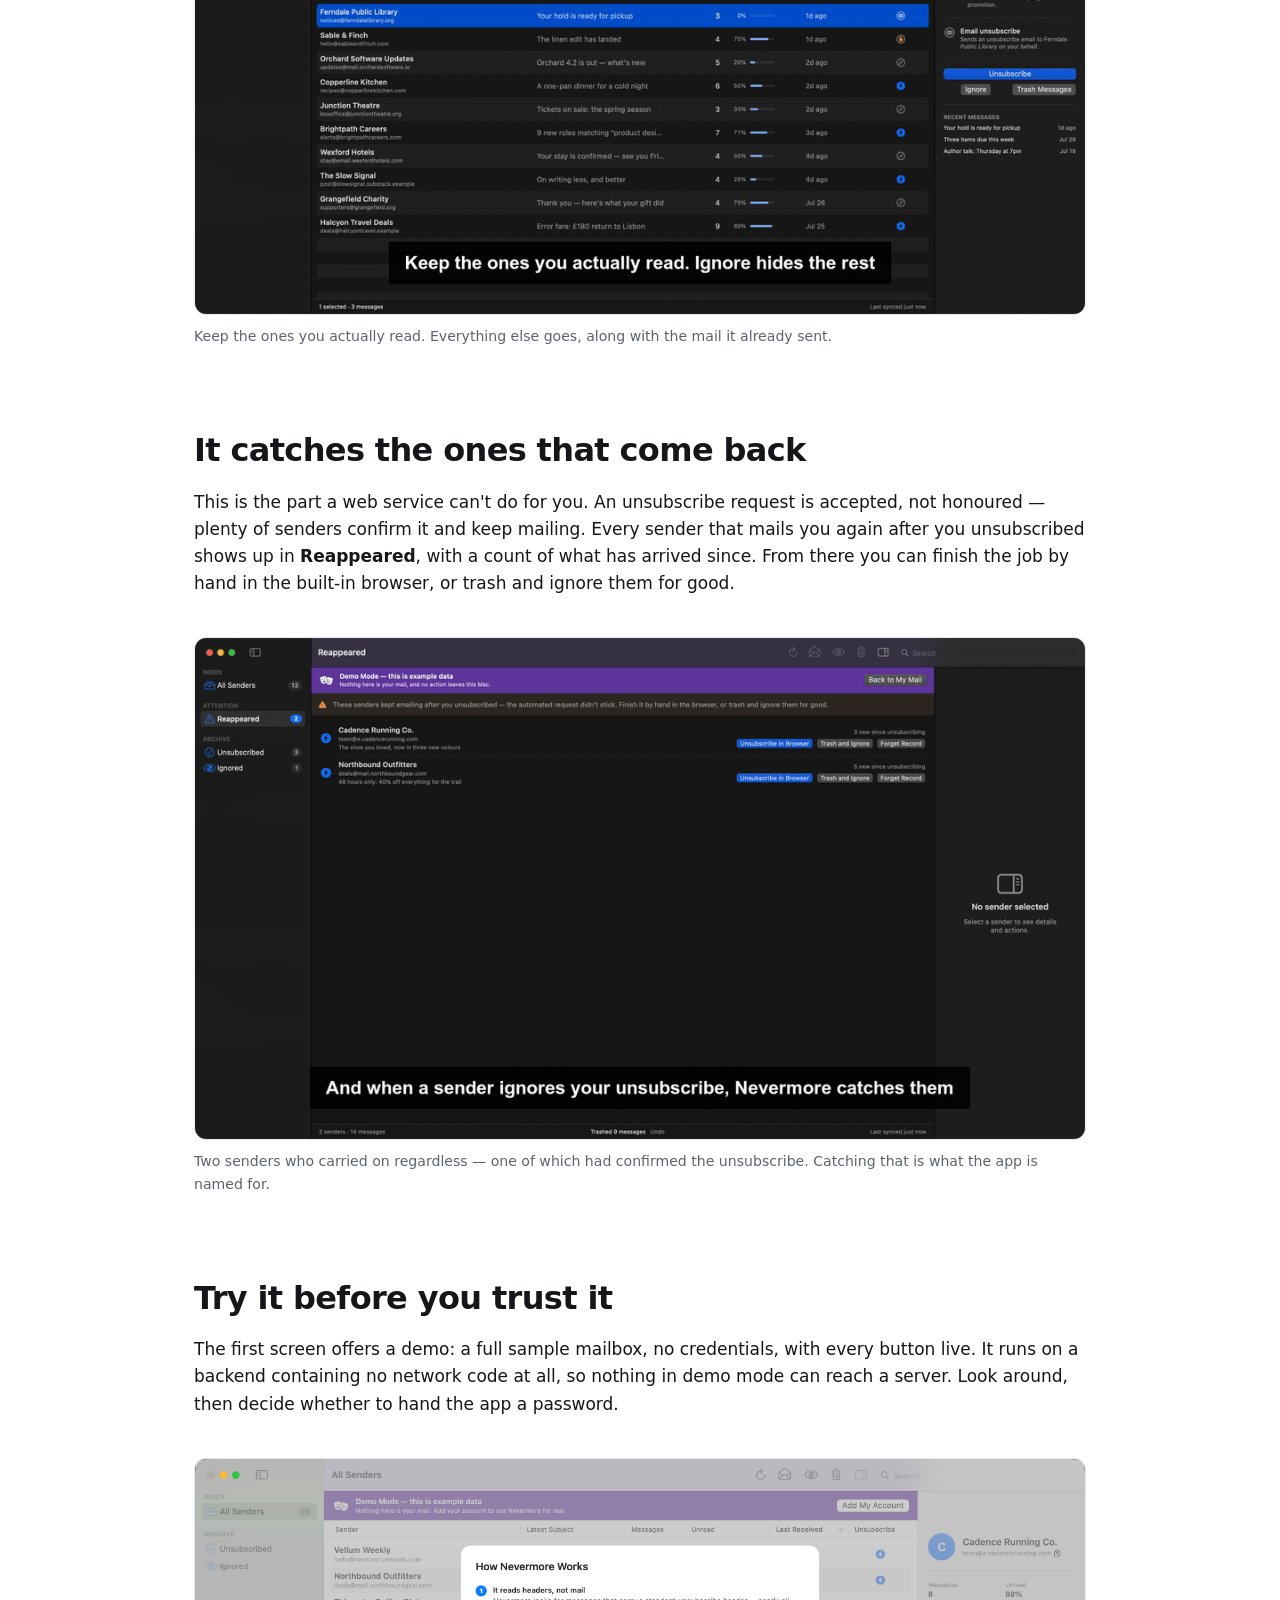
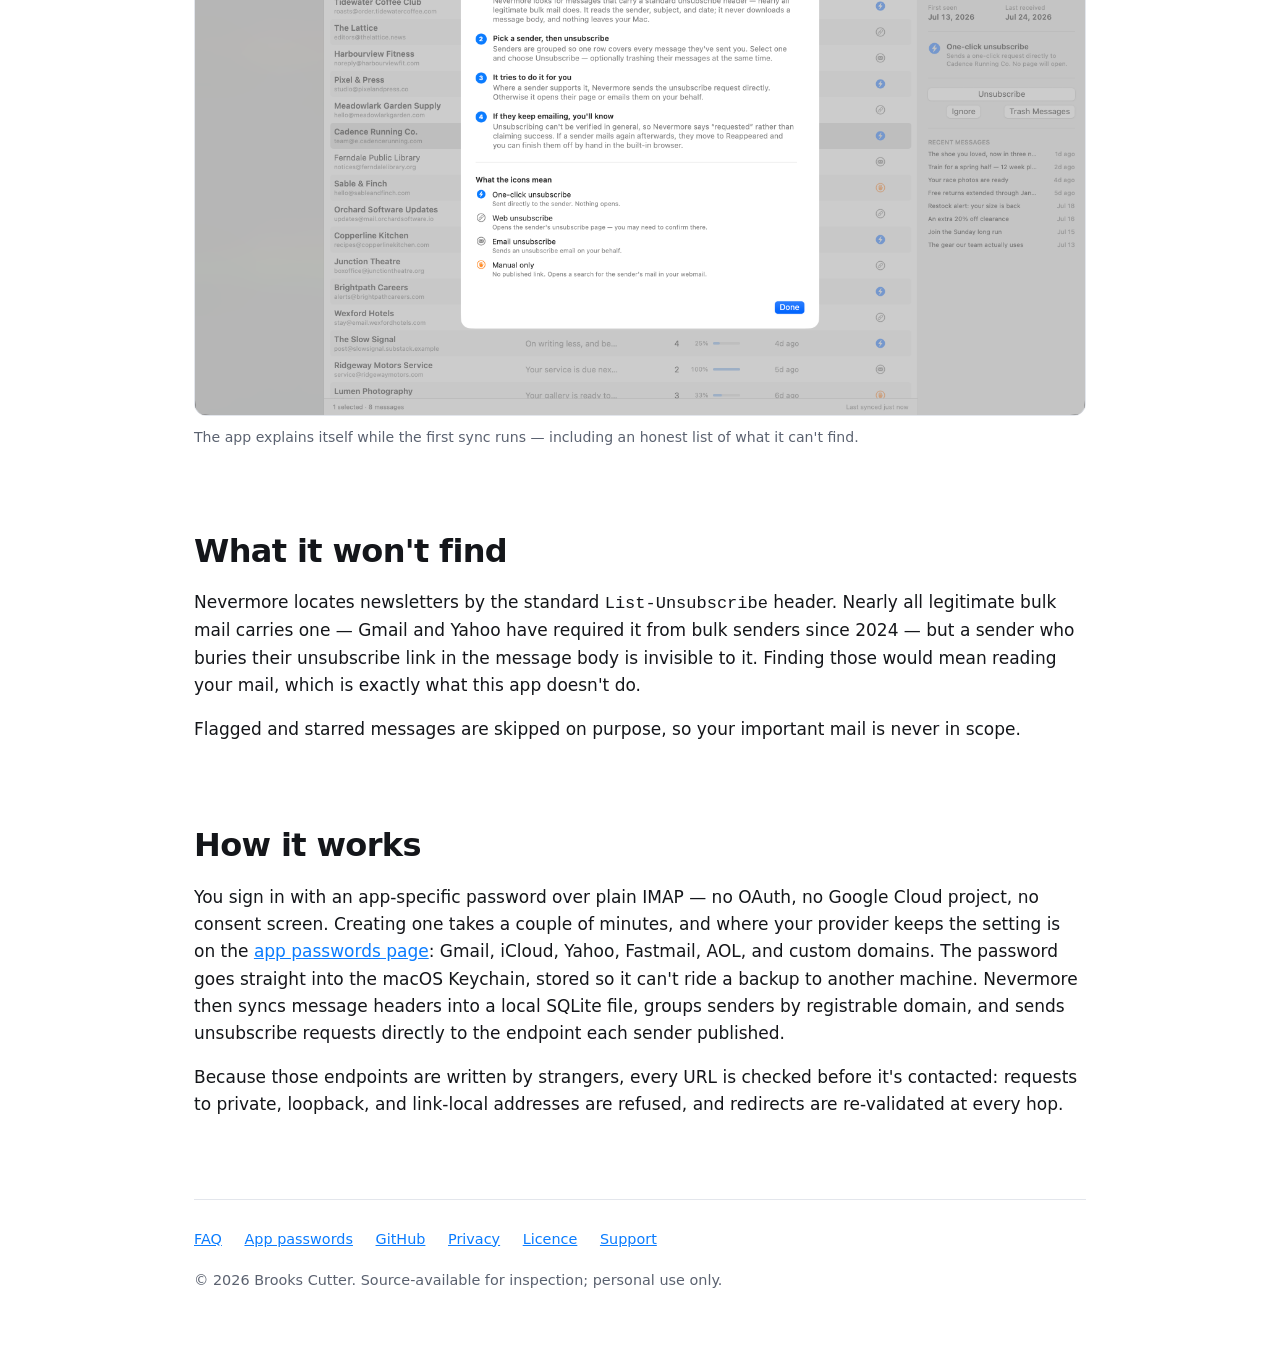
==== commit 77b74add: "Send people to the right app-password page, not a generic one The app password is where first runs a" ====
--- a/docs/index.html
+++ b/docs/index.html
@@ -217,7 +217,10 @@
 <h2>How it works</h2>
 <p>
   You sign in with an app-specific password over plain IMAP — no OAuth, no
-  Google Cloud project, no consent screen. The password goes straight into the
+  Google Cloud project, no consent screen. Creating one takes a couple of
+  minutes, and where your provider keeps the setting is on the
+  <a href="app-passwords.html">app passwords page</a>: Gmail, iCloud, Yahoo,
+  Fastmail, AOL, and custom domains. The password goes straight into the
   macOS Keychain, stored so it can't ride a backup to another machine. Nevermore
   then syncs message headers into a local SQLite file, groups senders by
   registrable domain, and sends unsubscribe requests directly to the endpoint
@@ -231,6 +234,7 @@
 
 <footer>
   <a href="faq.html">FAQ</a>
+  <a href="app-passwords.html">App passwords</a>
   <a href="https://github.com/brooksc/Nevermore">GitHub</a>
   <a href="privacy.html">Privacy</a>
   <a href="https://github.com/brooksc/Nevermore/blob/main/LICENSE">Licence</a>
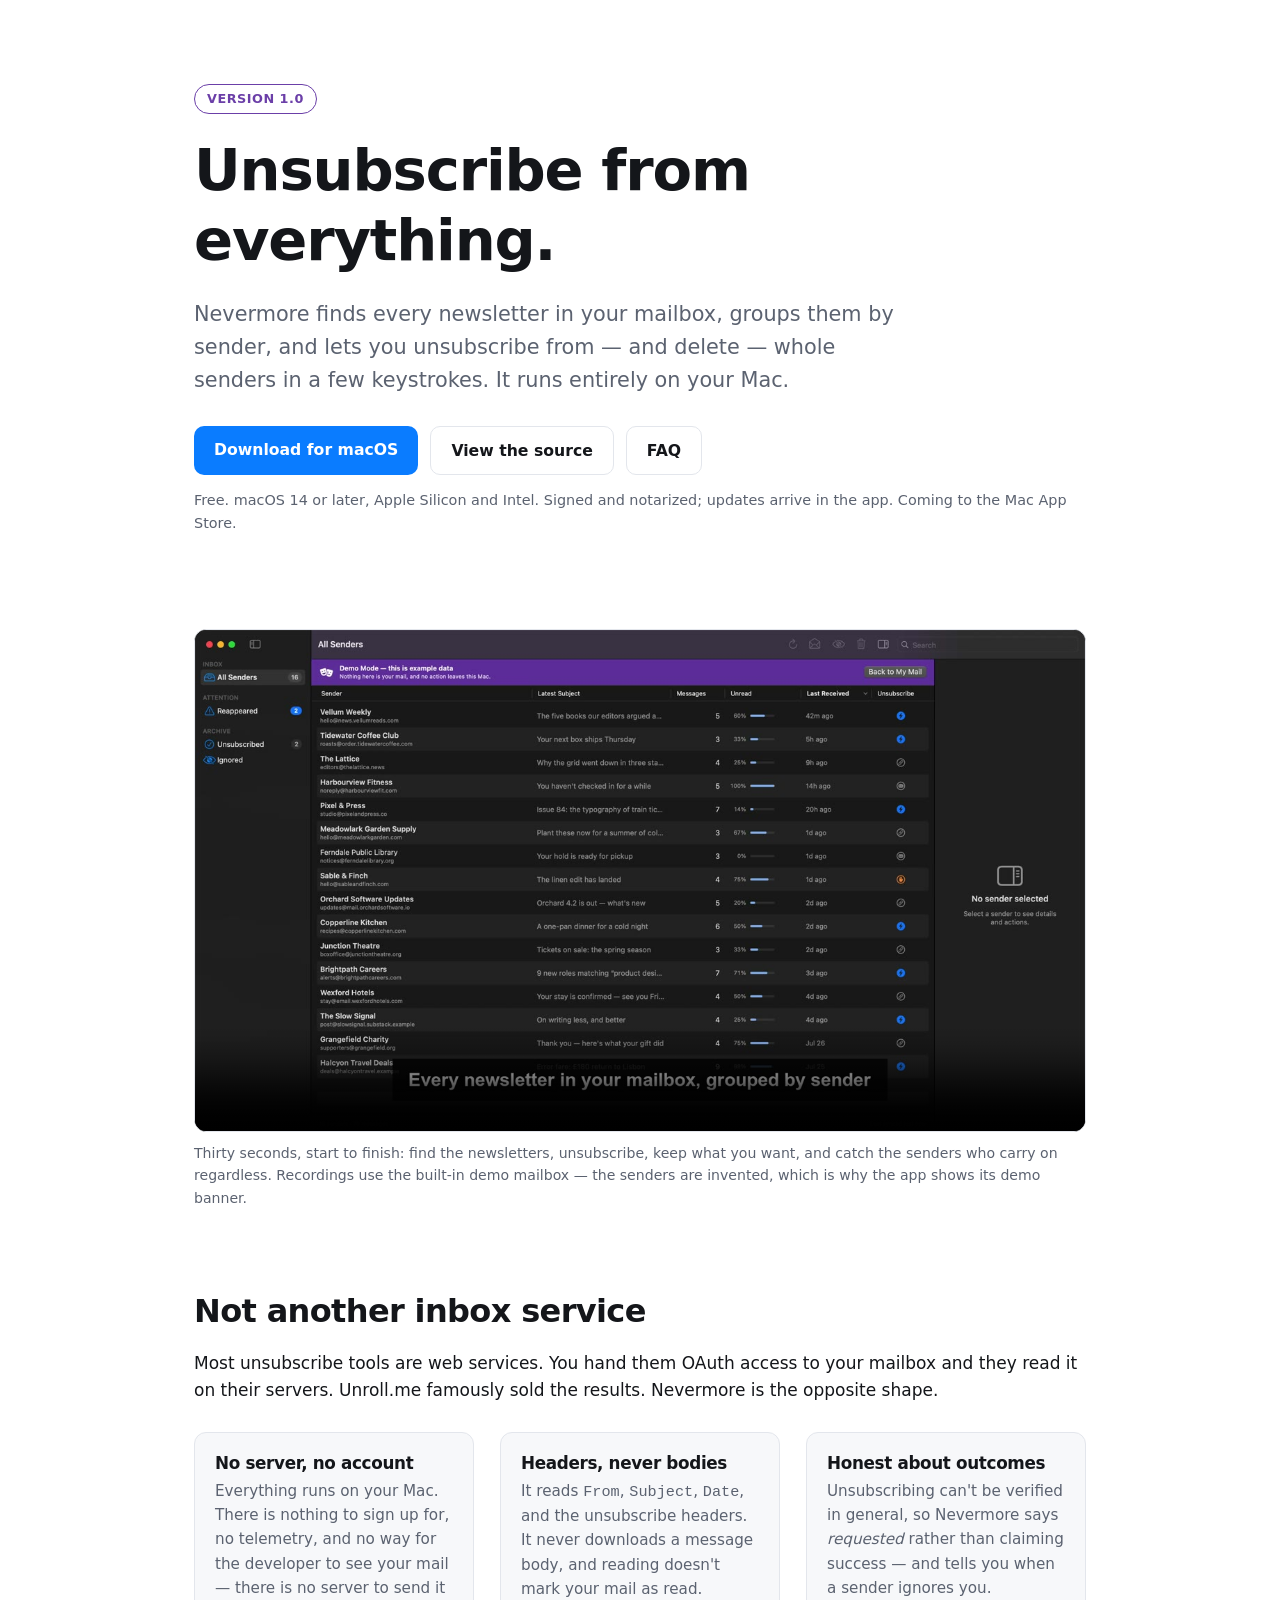
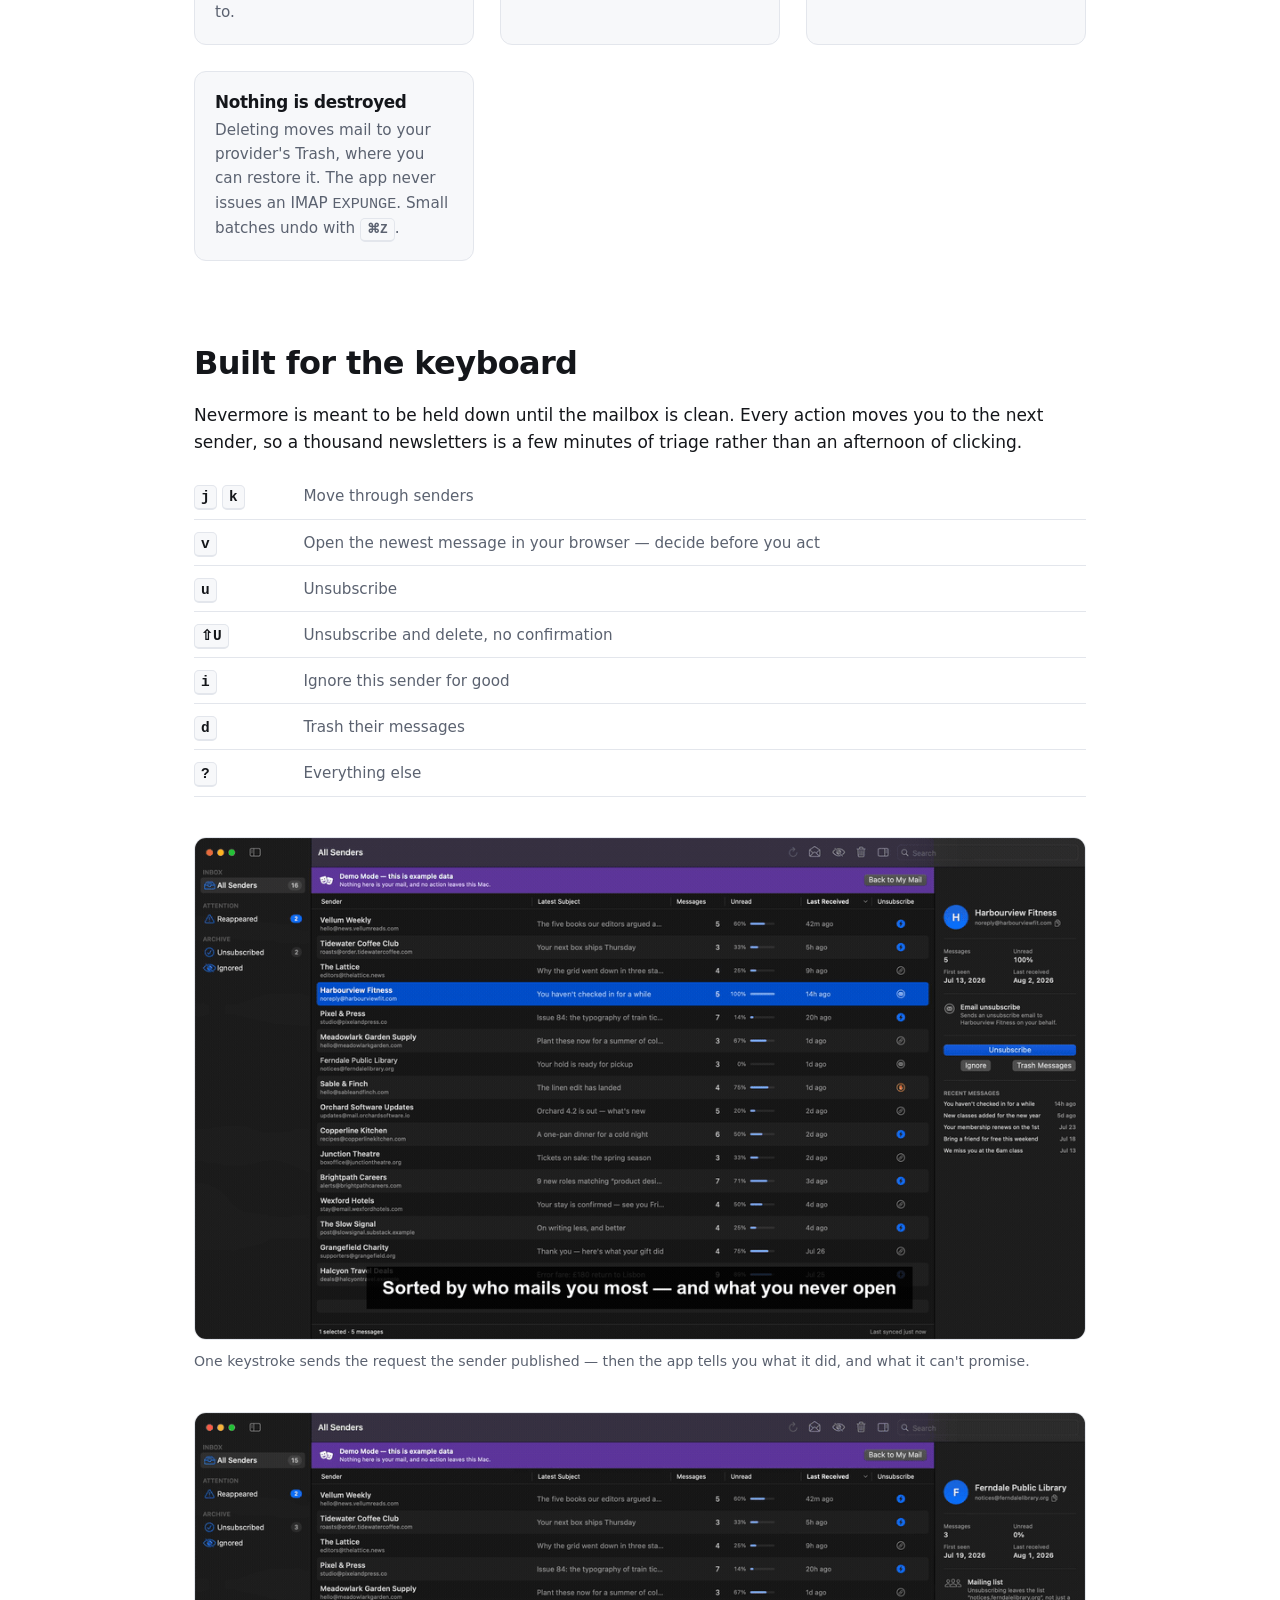
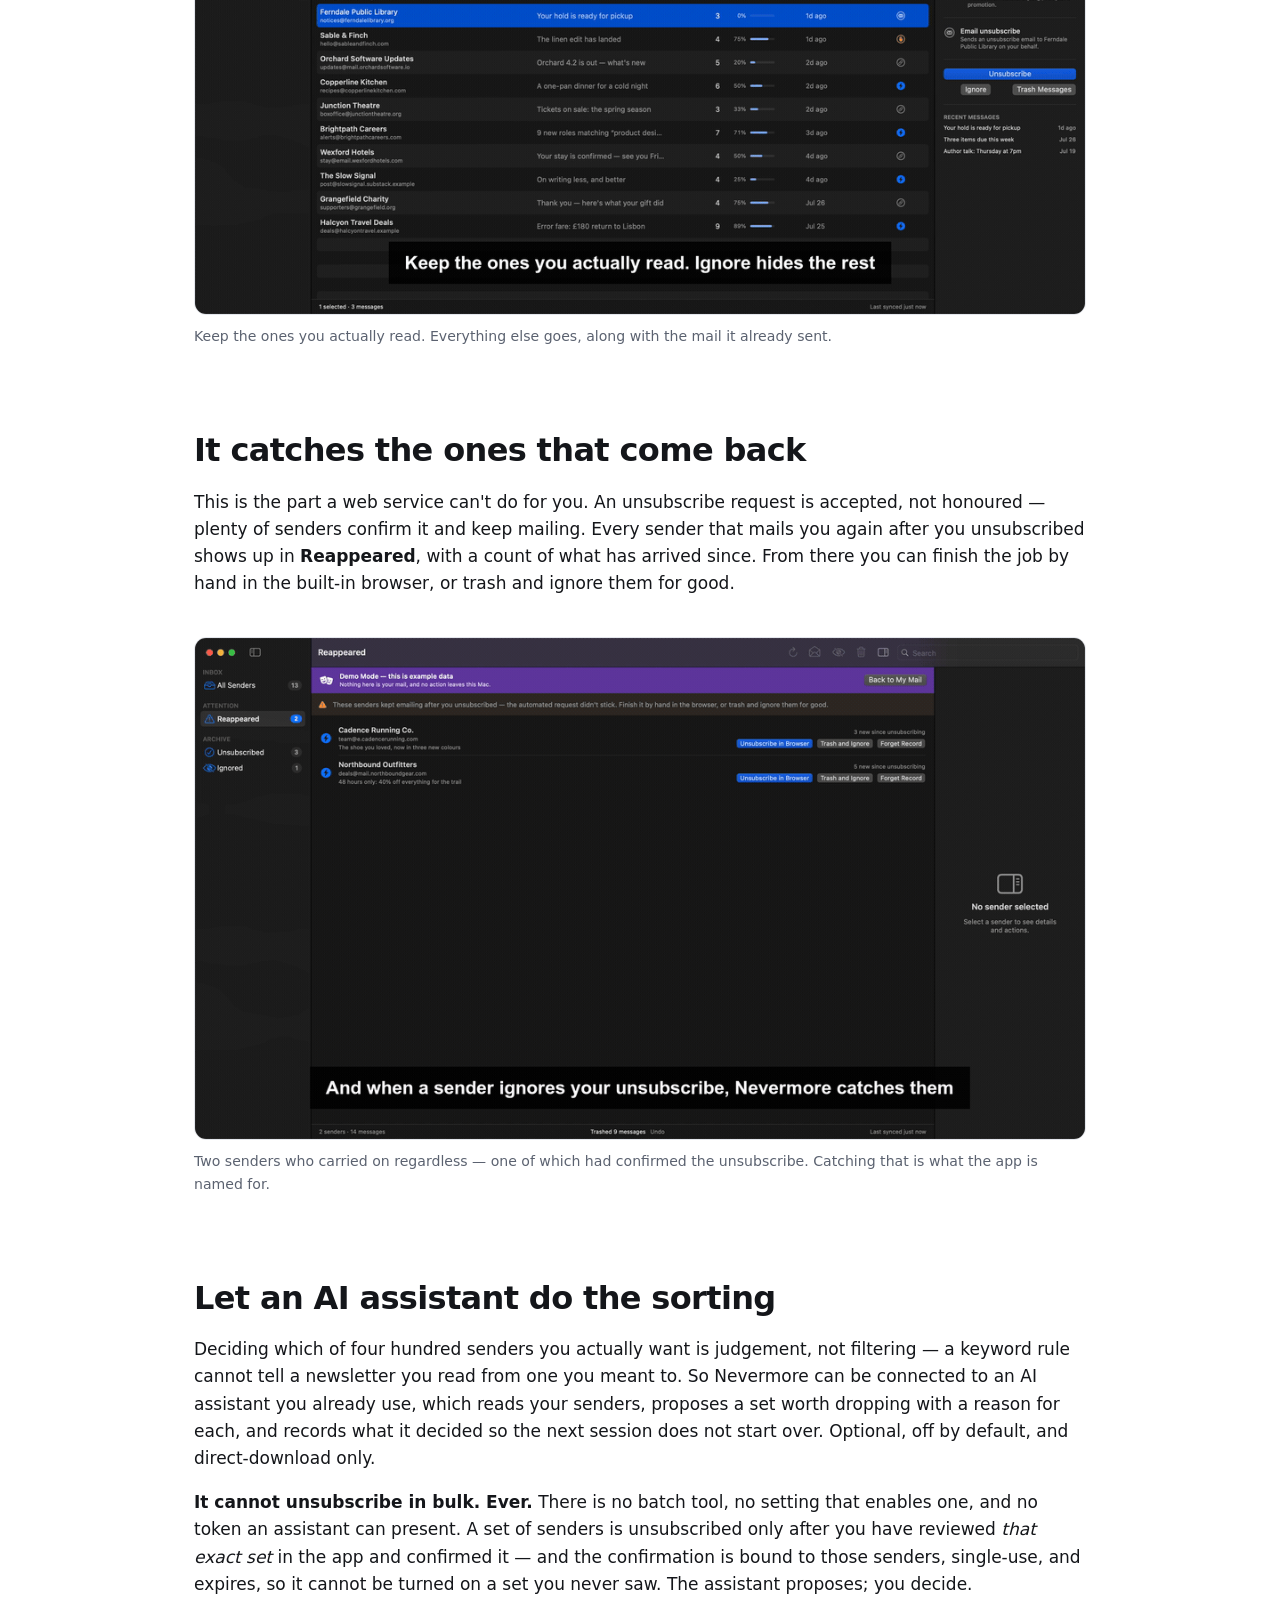
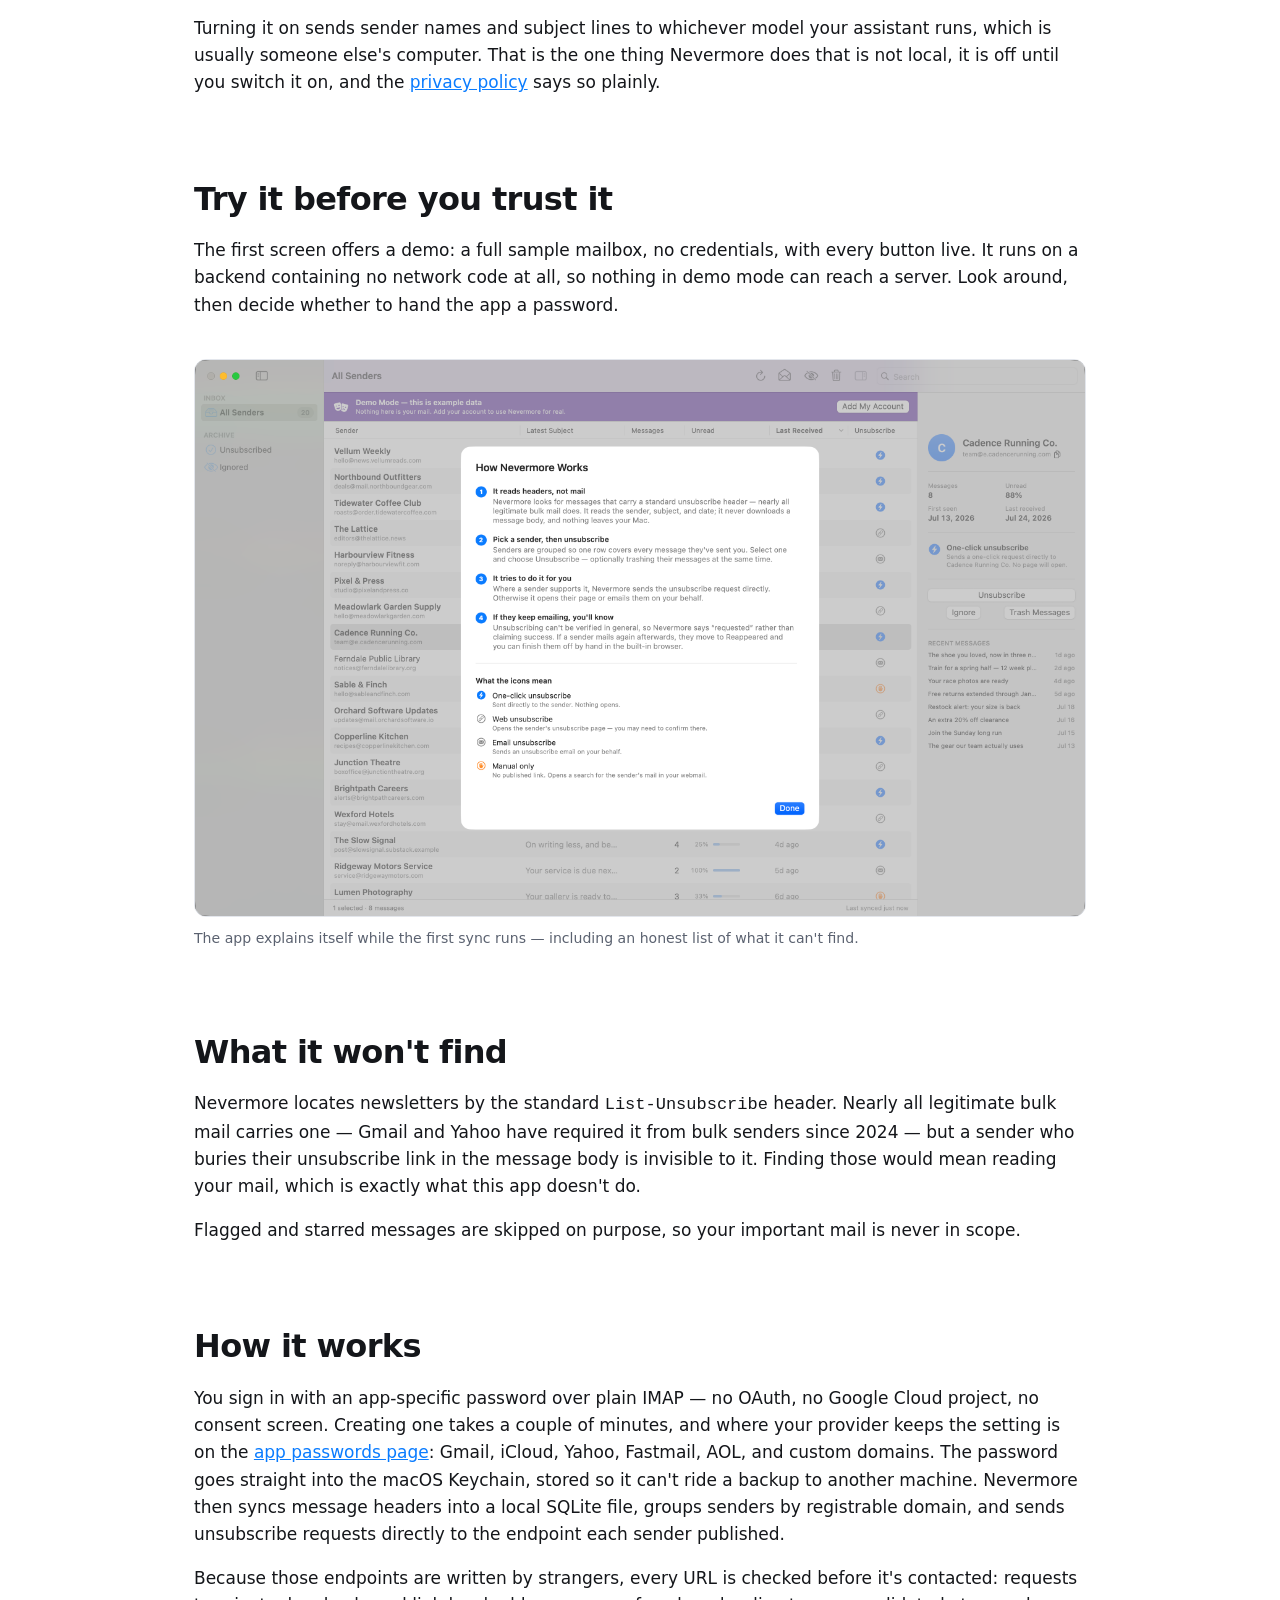
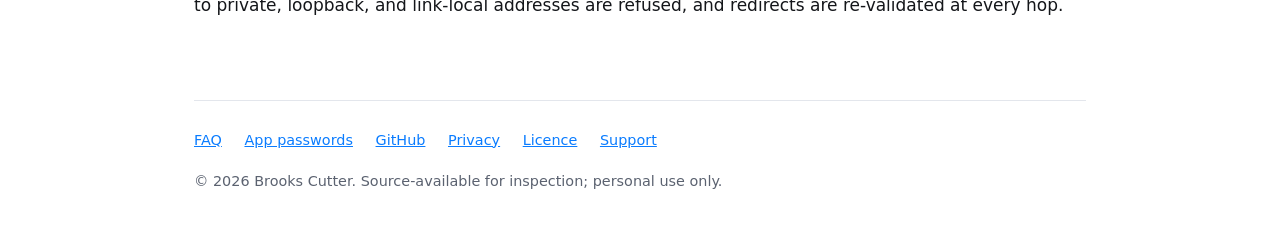
==== commit f51129ef: "Cut 1.1.0, and tell the website what the app now does VERSION goes to 1.1.0 rather than 1.0.1. RELEA" ====
--- a/docs/index.html
+++ b/docs/index.html
@@ -188,6 +188,30 @@
   </figcaption>
 </figure>
 
+<h2>Let an AI assistant do the sorting</h2>
+<p>
+  Deciding which of four hundred senders you actually want is judgement, not
+  filtering — a keyword rule cannot tell a newsletter you read from one you
+  meant to. So Nevermore can be connected to an AI assistant you already use,
+  which reads your senders, proposes a set worth dropping with a reason for
+  each, and records what it decided so the next session does not start over.
+  Optional, off by default, and direct-download only.
+</p>
+<p>
+  <strong>It cannot unsubscribe in bulk. Ever.</strong> There is no batch tool,
+  no setting that enables one, and no token an assistant can present. A set of
+  senders is unsubscribed only after you have reviewed <em>that exact set</em>
+  in the app and confirmed it — and the confirmation is bound to those senders,
+  single-use, and expires, so it cannot be turned on a set you never saw. The
+  assistant proposes; you decide.
+</p>
+<p>
+  Turning it on sends sender names and subject lines to whichever model your
+  assistant runs, which is usually someone else's computer. That is the one
+  thing Nevermore does that is not local, it is off until you switch it on, and
+  the <a href="privacy.html">privacy policy</a> says so plainly.
+</p>
+
 <h2>Try it before you trust it</h2>
 <p>
   The first screen offers a demo: a full sample mailbox, no credentials, with
